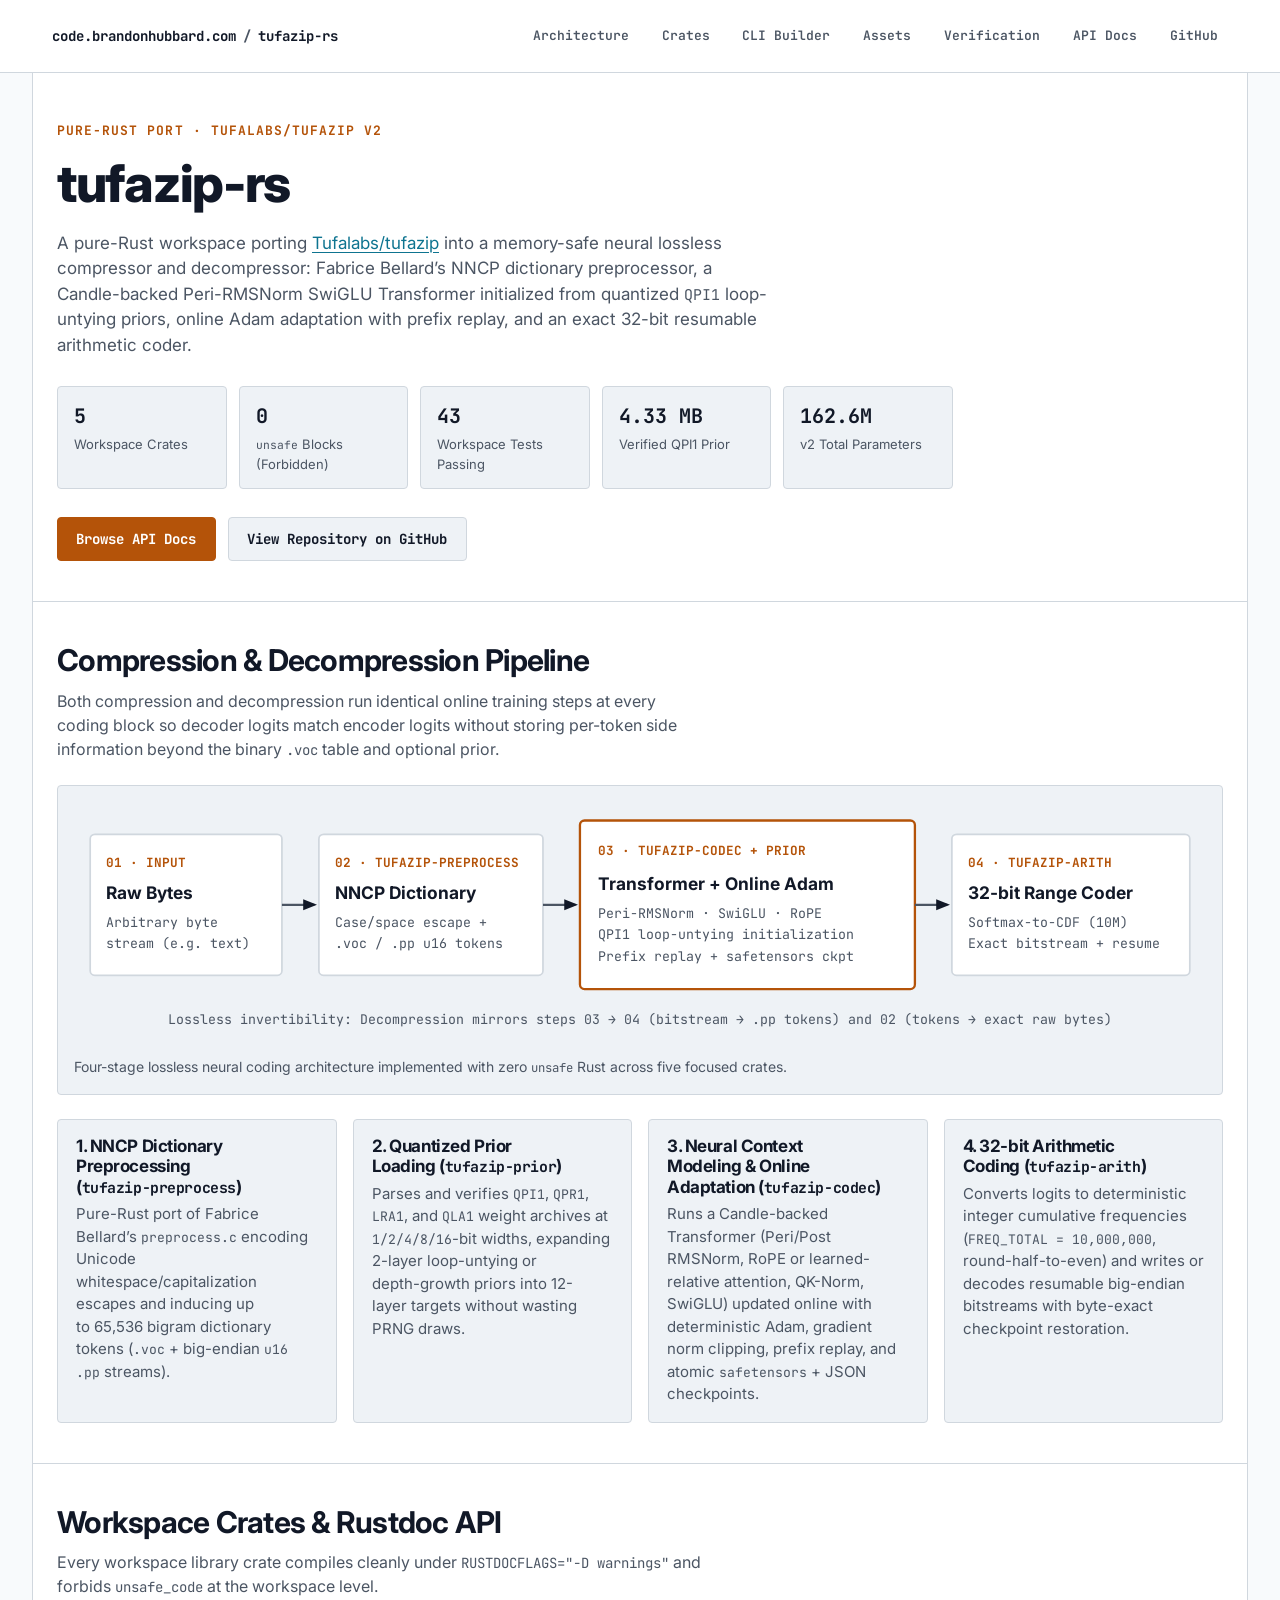
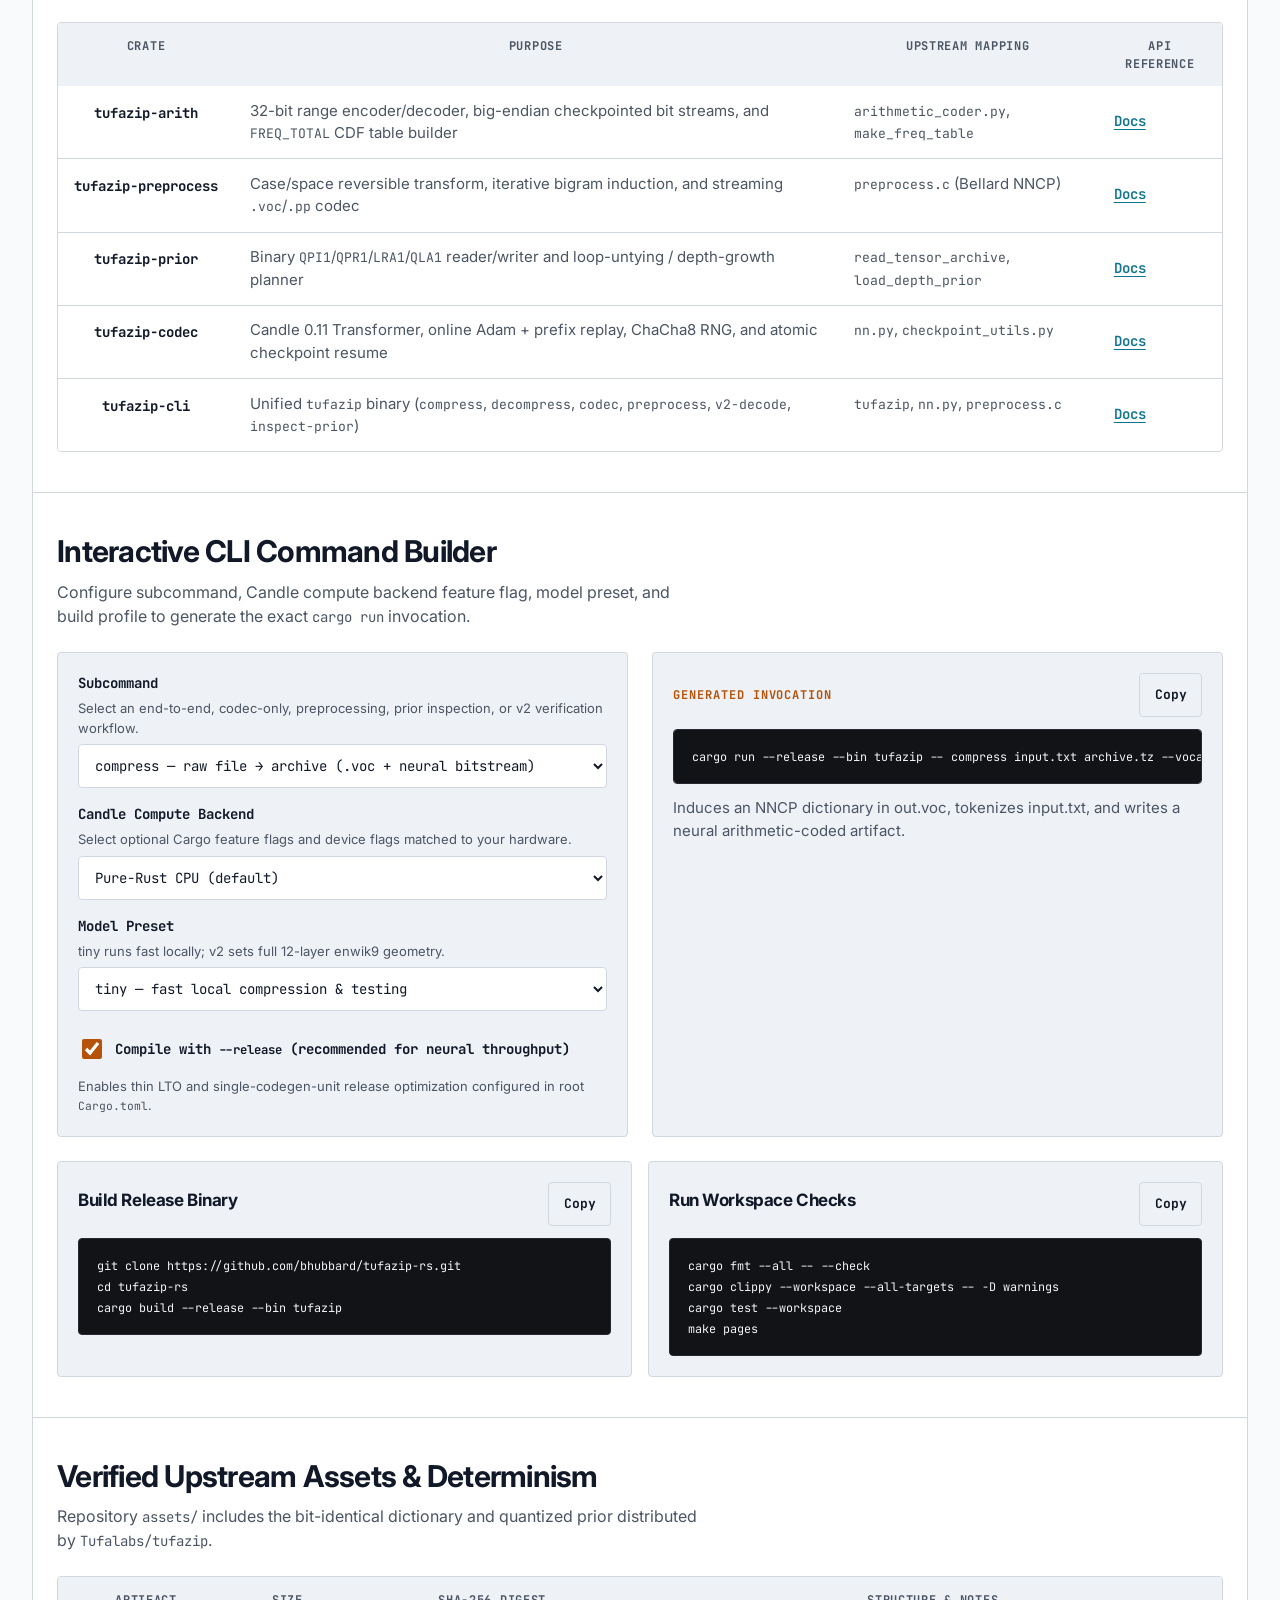
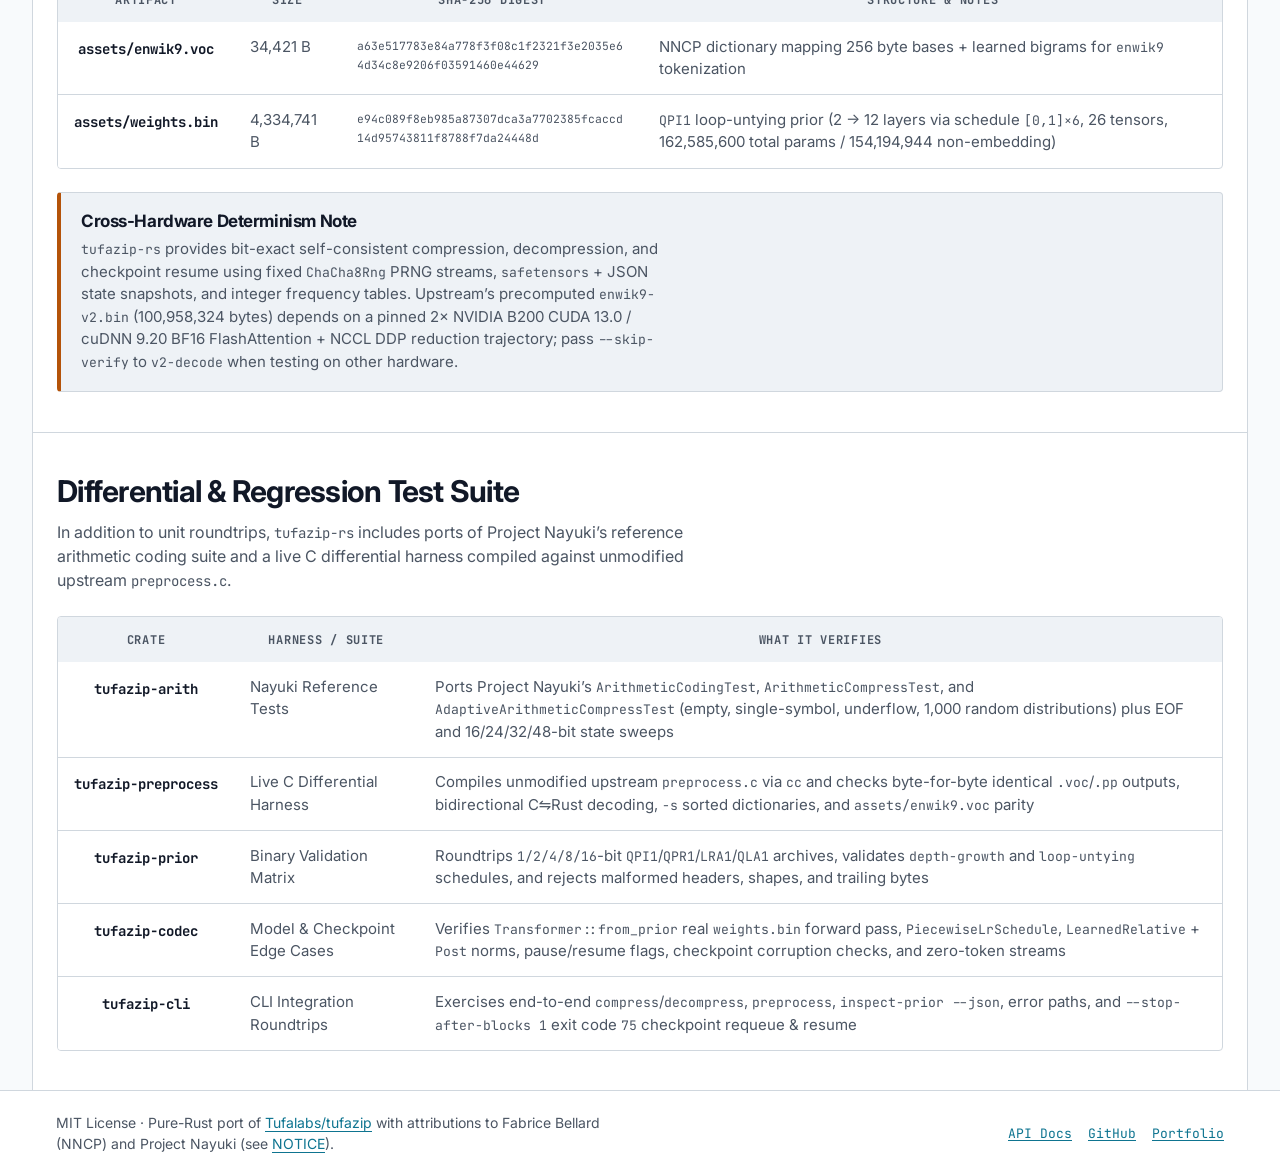
==== docs/index.html @ 46bf7d40 "docs: add GitHub Pages site and rustdoc deployment workflow" ====
<!DOCTYPE html>
<html lang="en">
<head>
  <meta charset="utf-8" />
  <meta name="viewport" content="width=device-width, initial-scale=1" />
  <meta name="color-scheme" content="light dark" />
  <title>tufazip-rs | Pure-Rust Neural Lossless Compressor</title>
  <meta
    name="description"
    content="Pure-Rust port of Tufalabs/tufazip (tufazip v2): NNCP dictionary preprocessor, Peri-RMSNorm SwiGLU Transformer with loop-untying prior, online Adam + prefix replay, and 32-bit resumable arithmetic coder."
  />
  <link rel="canonical" href="https://code.brandonhubbard.com/tufazip-rs/" />
  <link rel="icon" type="image/svg+xml" href="./favicon.svg" />
  <link rel="preconnect" href="https://fonts.googleapis.com" />
  <link rel="preconnect" href="https://fonts.gstatic.com" crossorigin />
  <link
    href="https://fonts.googleapis.com/css2?family=Inter:wght@400;500;600;700;800&family=JetBrains+Mono:wght@400;500;600;700&display=swap"
    rel="stylesheet"
  />
  <link rel="stylesheet" href="./styles.css" />
  <script defer src="./app.js"></script>
</head>
<body>
  <header class="topbar">
    <a href="#main-heading" class="skip-link visually-hidden">Skip to main content</a>
    <div class="topbar-inner">
      <div class="brand">
        <a href="https://code.brandonhubbard.com/">code.brandonhubbard.com</a>
        <span class="brand-sep" aria-hidden="true">/</span>
        <a href="./" aria-current="page">tufazip-rs</a>
      </div>
      <nav aria-label="Primary">
        <ul class="nav-list">
          <li><a href="#architecture">Architecture</a></li>
          <li><a href="#crates">Crates</a></li>
          <li><a href="#cli-builder">CLI Builder</a></li>
          <li><a href="#assets">Assets</a></li>
          <li><a href="#verification">Verification</a></li>
          <li><a href="./api/tufazip_codec/index.html">API Docs</a></li>
          <li><a href="https://github.com/bhubbard/tufazip-rs">GitHub</a></li>
        </ul>
      </nav>
    </div>
  </header>

  <main class="container">
    <section class="hero">
      <div class="hero-inner">
        <p class="kicker">Pure-Rust Port &middot; Tufalabs/tufazip v2</p>
        <h1 id="main-heading" tabindex="-1">tufazip-rs</h1>
        <p class="hero-lead">
          A pure-Rust workspace porting <a href="https://github.com/Tufalabs/tufazip">Tufalabs/tufazip</a> into a memory-safe neural lossless compressor and decompressor: Fabrice Bellard&rsquo;s NNCP dictionary preprocessor, a Candle-backed Peri-RMSNorm SwiGLU Transformer initialized from quantized <code>QPI1</code> loop-untying priors, online Adam adaptation with prefix replay, and an exact 32-bit resumable arithmetic coder.
        </p>

        <ul class="metric-strip" role="list">
          <li class="metric-card">
            <span class="metric-value">5</span>
            <span class="metric-label">Workspace Crates</span>
          </li>
          <li class="metric-card">
            <span class="metric-value">0</span>
            <span class="metric-label"><code>unsafe</code> Blocks (Forbidden)</span>
          </li>
          <li class="metric-card">
            <span class="metric-value">43</span>
            <span class="metric-label">Workspace Tests Passing</span>
          </li>
          <li class="metric-card">
            <span class="metric-value">4.33 MB</span>
            <span class="metric-label">Verified QPI1 Prior</span>
          </li>
          <li class="metric-card">
            <span class="metric-value">162.6M</span>
            <span class="metric-label">v2 Total Parameters</span>
          </li>
        </ul>

        <div class="cta-row">
          <a class="btn btn-primary" href="./api/tufazip_codec/index.html">Browse API Docs</a>
          <a class="btn btn-secondary" href="https://github.com/bhubbard/tufazip-rs">View Repository on GitHub</a>
        </div>
      </div>
    </section>

    <section id="architecture" class="section">
      <div class="section-head">
        <h2>Compression &amp; Decompression Pipeline</h2>
        <p>
          Both compression and decompression run identical online training steps at every coding block so decoder logits match encoder logits without storing per-token side information beyond the binary <code>.voc</code> table and optional prior.
        </p>
      </div>

      <figure class="diagram-figure">
        <svg
          class="pipeline-svg"
          role="img"
          viewBox="0 0 980 210"
          aria-labelledby="pipeline-svg-title"
        >
          <title id="pipeline-svg-title">tufazip-rs neural lossless compression and decompression pipeline</title>
          <defs>
            <marker id="arrow" viewBox="0 0 10 10" refX="8" refY="5" markerWidth="6" markerHeight="6" orient="auto-start-reverse">
              <path d="M 0 1 L 10 5 L 0 9 z" fill="currentColor" />
            </marker>
          </defs>

          <g class="svg-stage">
            <rect x="14" y="28" width="166" height="122" rx="4" />
            <text x="28" y="56" class="svg-kicker">01 &middot; INPUT</text>
            <text x="28" y="84" class="svg-title">Raw Bytes</text>
            <text x="28" y="108" class="svg-sub">Arbitrary byte</text>
            <text x="28" y="126" class="svg-sub">stream (e.g. text)</text>
          </g>

          <line x1="180" y1="89" x2="208" y2="89" class="svg-edge" marker-end="url(#arrow)" />

          <g class="svg-stage">
            <rect x="212" y="28" width="194" height="122" rx="4" />
            <text x="226" y="56" class="svg-kicker">02 &middot; TUFAZIP-PREPROCESS</text>
            <text x="226" y="84" class="svg-title">NNCP Dictionary</text>
            <text x="226" y="108" class="svg-sub">Case/space escape +</text>
            <text x="226" y="126" class="svg-sub">.voc / .pp u16 tokens</text>
          </g>

          <line x1="406" y1="89" x2="434" y2="89" class="svg-edge" marker-end="url(#arrow)" />

          <g class="svg-stage svg-stage-accent">
            <rect x="438" y="16" width="290" height="146" rx="4" />
            <text x="454" y="46" class="svg-kicker">03 &middot; TUFAZIP-CODEC + PRIOR</text>
            <text x="454" y="76" class="svg-title">Transformer + Online Adam</text>
            <text x="454" y="100" class="svg-sub">Peri-RMSNorm &middot; SwiGLU &middot; RoPE</text>
            <text x="454" y="119" class="svg-sub">QPI1 loop-untying initialization</text>
            <text x="454" y="138" class="svg-sub">Prefix replay + safetensors ckpt</text>
          </g>

          <line x1="728" y1="89" x2="756" y2="89" class="svg-edge" marker-end="url(#arrow)" />

          <g class="svg-stage">
            <rect x="760" y="28" width="206" height="122" rx="4" />
            <text x="774" y="56" class="svg-kicker">04 &middot; TUFAZIP-ARITH</text>
            <text x="774" y="84" class="svg-title">32-bit Range Coder</text>
            <text x="774" y="108" class="svg-sub">Softmax-to-CDF (10M)</text>
            <text x="774" y="126" class="svg-sub">Exact bitstream + resume</text>
          </g>

          <text x="490" y="192" text-anchor="middle" class="svg-caption">
            Lossless invertibility: Decompression mirrors steps 03 &rarr; 04 (bitstream &rarr; .pp tokens) and 02 (tokens &rarr; exact raw bytes)
          </text>
        </svg>
        <figcaption>
          Four-stage lossless neural coding architecture implemented with zero <code>unsafe</code> Rust across five focused crates.
        </figcaption>
      </figure>

      <ol class="step-list" role="list">
        <li>
          <h3>1. NNCP Dictionary Preprocessing (<code>tufazip-preprocess</code>)</h3>
          <p>
            Pure-Rust port of Fabrice Bellard&rsquo;s <code>preprocess.c</code> encoding Unicode whitespace/capitalization escapes and inducing up to 65,536 bigram dictionary tokens (<code>.voc</code> + big-endian <code>u16</code> <code>.pp</code> streams).
          </p>
        </li>
        <li>
          <h3>2. Quantized Prior Loading (<code>tufazip-prior</code>)</h3>
          <p>
            Parses and verifies <code>QPI1</code>, <code>QPR1</code>, <code>LRA1</code>, and <code>QLA1</code> weight archives at <code>1/2/4/8/16</code>-bit widths, expanding 2-layer loop-untying or depth-growth priors into 12-layer targets without wasting PRNG draws.
          </p>
        </li>
        <li>
          <h3>3. Neural Context Modeling &amp; Online Adaptation (<code>tufazip-codec</code>)</h3>
          <p>
            Runs a Candle-backed Transformer (Peri/Post RMSNorm, RoPE or learned-relative attention, QK-Norm, SwiGLU) updated online with deterministic Adam, gradient norm clipping, prefix replay, and atomic <code>safetensors</code> + JSON checkpoints.
          </p>
        </li>
        <li>
          <h3>4. 32-bit Arithmetic Coding (<code>tufazip-arith</code>)</h3>
          <p>
            Converts logits to deterministic integer cumulative frequencies (<code>FREQ_TOTAL = 10,000,000</code>, round-half-to-even) and writes or decodes resumable big-endian bitstreams with byte-exact checkpoint restoration.
          </p>
        </li>
      </ol>
    </section>

    <section id="crates" class="section">
      <div class="section-head">
        <h2>Workspace Crates &amp; Rustdoc API</h2>
        <p>
          Every workspace library crate compiles cleanly under <code>RUSTDOCFLAGS="-D warnings"</code> and forbids <code>unsafe_code</code> at the workspace level.
        </p>
      </div>

      <div tabindex="0" role="region" aria-labelledby="crates-caption" class="table-wrapper">
        <table class="crates-table">
          <caption id="crates-caption" class="visually-hidden">
            Workspace crates, architectural responsibilities, upstream C/Python equivalents, and API documentation links
          </caption>
          <thead>
            <tr>
              <th scope="col">Crate</th>
              <th scope="col">Purpose</th>
              <th scope="col">Upstream Mapping</th>
              <th scope="col">API Reference</th>
            </tr>
          </thead>
          <tbody>
            <tr>
              <th scope="row"><code>tufazip-arith</code></th>
              <td>32-bit range encoder/decoder, big-endian checkpointed bit streams, and <code>FREQ_TOTAL</code> CDF table builder</td>
              <td><code>arithmetic_coder.py</code>, <code>make_freq_table</code></td>
              <td>
                <a href="./api/tufazip_arith/index.html">
                  Docs <span class="visually-hidden">for tufazip-arith</span>
                </a>
              </td>
            </tr>
            <tr>
              <th scope="row"><code>tufazip-preprocess</code></th>
              <td>Case/space reversible transform, iterative bigram induction, and streaming <code>.voc</code>/<code>.pp</code> codec</td>
              <td><code>preprocess.c</code> (Bellard NNCP)</td>
              <td>
                <a href="./api/tufazip_preprocess/index.html">
                  Docs <span class="visually-hidden">for tufazip-preprocess</span>
                </a>
              </td>
            </tr>
            <tr>
              <th scope="row"><code>tufazip-prior</code></th>
              <td>Binary <code>QPI1</code>/<code>QPR1</code>/<code>LRA1</code>/<code>QLA1</code> reader/writer and loop-untying / depth-growth planner</td>
              <td><code>read_tensor_archive</code>, <code>load_depth_prior</code></td>
              <td>
                <a href="./api/tufazip_prior/index.html">
                  Docs <span class="visually-hidden">for tufazip-prior</span>
                </a>
              </td>
            </tr>
            <tr>
              <th scope="row"><code>tufazip-codec</code></th>
              <td>Candle 0.11 Transformer, online Adam + prefix replay, ChaCha8 RNG, and atomic checkpoint resume</td>
              <td><code>nn.py</code>, <code>checkpoint_utils.py</code></td>
              <td>
                <a href="./api/tufazip_codec/index.html">
                  Docs <span class="visually-hidden">for tufazip-codec</span>
                </a>
              </td>
            </tr>
            <tr>
              <th scope="row"><code>tufazip-cli</code></th>
              <td>Unified <code>tufazip</code> binary (<code>compress</code>, <code>decompress</code>, <code>codec</code>, <code>preprocess</code>, <code>v2-decode</code>, <code>inspect-prior</code>)</td>
              <td><code>tufazip</code>, <code>nn.py</code>, <code>preprocess.c</code></td>
              <td>
                <a href="./api/tufazip/index.html">
                  Docs <span class="visually-hidden">for tufazip-cli binary</span>
                </a>
              </td>
            </tr>
          </tbody>
        </table>
      </div>
    </section>

    <section id="cli-builder" class="section">
      <div class="section-head">
        <h2>Interactive CLI Command Builder</h2>
        <p>
          Configure subcommand, Candle compute backend feature flag, model preset, and build profile to generate the exact <code>cargo run</code> invocation.
        </p>
      </div>

      <div class="workbench">
        <form class="controls-panel" aria-label="CLI command options">
          <div class="control-group">
            <label for="cli-mode">Subcommand</label>
            <span id="cli-mode-hint" class="field-hint">
              Select an end-to-end, codec-only, preprocessing, prior inspection, or v2 verification workflow.
            </span>
            <select id="cli-mode" aria-describedby="cli-mode-hint">
              <option value="compress">compress &mdash; raw file &rarr; archive (.voc + neural bitstream)</option>
              <option value="decompress">decompress &mdash; archive + .voc &rarr; exact raw file</option>
              <option value="codec-compress">codec &mdash; pre-tokenized .pp &rarr; bitstream</option>
              <option value="codec-decompress">codec --decompress &mdash; bitstream &rarr; .pp tokens</option>
              <option value="preprocess-encode">preprocess encode &mdash; induce .voc and .pp tokens</option>
              <option value="preprocess-decode">preprocess decode &mdash; decode .pp tokens to raw bytes</option>
              <option value="inspect-prior">inspect-prior &mdash; inspect QPI1 weights.bin &amp; SHA-256</option>
              <option value="v2-decode">v2-decode &mdash; verify &amp; decode enwik9-v2.bin artifact</option>
            </select>
          </div>

          <div class="control-group">
            <label for="cli-backend">Candle Compute Backend</label>
            <span id="cli-backend-hint" class="field-hint">
              Select optional Cargo feature flags and device flags matched to your hardware.
            </span>
            <select id="cli-backend" aria-describedby="cli-backend-hint">
              <option value="cpu">Pure-Rust CPU (default)</option>
              <option value="accelerate">Apple Silicon Accelerate BLAS (--features tufazip-codec/accelerate)</option>
              <option value="metal">Apple Silicon Metal GPU (--features tufazip-codec/metal)</option>
              <option value="cuda">NVIDIA CUDA (--features tufazip-codec/cuda)</option>
              <option value="mkl">Intel oneMKL (--features tufazip-codec/mkl)</option>
            </select>
          </div>

          <div class="control-group">
            <label for="cli-preset">Model Preset</label>
            <span id="cli-preset-hint" class="field-hint">
              <code>tiny</code> runs fast locally; <code>v2</code> sets full 12-layer enwik9 geometry.
            </span>
            <select id="cli-preset" aria-describedby="cli-preset-hint">
              <option value="tiny">tiny &mdash; fast local compression &amp; testing</option>
              <option value="v2">v2 &mdash; full 12-layer Transformer (d_model=768, d_inner=3072)</option>
            </select>
          </div>

          <div class="control-group control-checkbox">
            <label for="cli-release" class="checkbox-label">
              <input id="cli-release" type="checkbox" checked aria-describedby="cli-release-hint" />
              <span>Compile with <code>--release</code> (recommended for neural throughput)</span>
            </label>
            <span id="cli-release-hint" class="field-hint">
              Enables thin LTO and single-codegen-unit release optimization configured in root <code>Cargo.toml</code>.
            </span>
          </div>
        </form>

        <div class="output-panel">
          <div class="code-header">
            <span class="code-label">Generated Invocation</span>
            <button type="button" id="copy-cli-btn" class="btn btn-small">
              Copy <span class="visually-hidden">generated CLI command</span>
            </button>
          </div>
          <pre tabindex="0"><code id="cli-output">cargo run --release --bin tufazip -- compress input.txt archive.tz --vocab out.voc --preset tiny --device cpu</code></pre>
          <p id="cli-note" class="output-note">
            End-to-end compression induces a vocabulary into <code>out.voc</code>, tokenizes <code>input.txt</code>, and writes the arithmetic-coded artifact.
          </p>
        </div>
      </div>

      <div class="snippet-grid">
        <article class="snippet-card">
          <div class="code-header">
            <h3>Build Release Binary</h3>
            <button type="button" class="btn btn-small copy-snippet-btn" data-copy-target="snippet-build">
              Copy <span class="visually-hidden">release build commands</span>
            </button>
          </div>
          <pre tabindex="0"><code id="snippet-build">git clone https://github.com/bhubbard/tufazip-rs.git
cd tufazip-rs
cargo build --release --bin tufazip</code></pre>
        </article>

        <article class="snippet-card">
          <div class="code-header">
            <h3>Run Workspace Checks</h3>
            <button type="button" class="btn btn-small copy-snippet-btn" data-copy-target="snippet-verify">
              Copy <span class="visually-hidden">verification commands</span>
            </button>
          </div>
          <pre tabindex="0"><code id="snippet-verify">cargo fmt --all -- --check
cargo clippy --workspace --all-targets -- -D warnings
cargo test --workspace
make pages</code></pre>
        </article>
      </div>
    </section>

    <section id="assets" class="section">
      <div class="section-head">
        <h2>Verified Upstream Assets &amp; Determinism</h2>
        <p>
          Repository <code>assets/</code> includes the bit-identical dictionary and quantized prior distributed by <code>Tufalabs/tufazip</code>.
        </p>
      </div>

      <div tabindex="0" role="region" aria-labelledby="assets-caption" class="table-wrapper">
        <table class="assets-table">
          <caption id="assets-caption" class="visually-hidden">
            Verified upstream binary assets, exact byte sizes, SHA-256 checksums, and inspected v2 structure
          </caption>
          <thead>
            <tr>
              <th scope="col">Artifact</th>
              <th scope="col">Size</th>
              <th scope="col">SHA-256 Digest</th>
              <th scope="col">Structure &amp; Notes</th>
            </tr>
          </thead>
          <tbody>
            <tr>
              <th scope="row"><code>assets/enwik9.voc</code></th>
              <td>34,421 B</td>
              <td class="hash"><code>a63e517783e84a778f3f08c1f2321f3e2035e64d34c8e9206f03591460e44629</code></td>
              <td>NNCP dictionary mapping 256 byte bases + learned bigrams for <code>enwik9</code> tokenization</td>
            </tr>
            <tr>
              <th scope="row"><code>assets/weights.bin</code></th>
              <td>4,334,741 B</td>
              <td class="hash"><code>e94c089f8eb985a87307dca3a7702385fcaccd14d95743811f8788f7da24448d</code></td>
              <td><code>QPI1</code> loop-untying prior (2 &rarr; 12 layers via schedule <code>[0,1]&times;6</code>, 26 tensors, 162,585,600 total params / 154,194,944 non-embedding)</td>
            </tr>
          </tbody>
        </table>
      </div>

      <aside class="callout" aria-label="Hardware determinism note">
        <h3>Cross-Hardware Determinism Note</h3>
        <p>
          <code>tufazip-rs</code> provides bit-exact self-consistent compression, decompression, and checkpoint resume using fixed <code>ChaCha8Rng</code> PRNG streams, <code>safetensors</code> + JSON state snapshots, and integer frequency tables. Upstream&rsquo;s precomputed <code>enwik9-v2.bin</code> (100,958,324 bytes) depends on a pinned 2&times; NVIDIA B200 CUDA 13.0 / cuDNN 9.20 BF16 FlashAttention + NCCL DDP reduction trajectory; pass <code>--skip-verify</code> to <code>v2-decode</code> when testing on other hardware.
        </p>
      </aside>
    </section>

    <section id="verification" class="section">
      <div class="section-head">
        <h2>Differential &amp; Regression Test Suite</h2>
        <p>
          In addition to unit roundtrips, <code>tufazip-rs</code> includes ports of Project Nayuki&rsquo;s reference arithmetic coding suite and a live C differential harness compiled against unmodified upstream <code>preprocess.c</code>.
        </p>
      </div>

      <div tabindex="0" role="region" aria-labelledby="tests-caption" class="table-wrapper">
        <table class="tests-table">
          <caption id="tests-caption" class="visually-hidden">
            Verification coverage across all five workspace crates
          </caption>
          <thead>
            <tr>
              <th scope="col">Crate</th>
              <th scope="col">Harness / Suite</th>
              <th scope="col">What It Verifies</th>
            </tr>
          </thead>
          <tbody>
            <tr>
              <th scope="row"><code>tufazip-arith</code></th>
              <td>Nayuki Reference Tests</td>
              <td>Ports Project Nayuki&rsquo;s <code>ArithmeticCodingTest</code>, <code>ArithmeticCompressTest</code>, and <code>AdaptiveArithmeticCompressTest</code> (empty, single-symbol, underflow, 1,000 random distributions) plus EOF and 16/24/32/48-bit state sweeps</td>
            </tr>
            <tr>
              <th scope="row"><code>tufazip-preprocess</code></th>
              <td>Live C Differential Harness</td>
              <td>Compiles unmodified upstream <code>preprocess.c</code> via <code>cc</code> and checks byte-for-byte identical <code>.voc</code>/<code>.pp</code> outputs, bidirectional C&#8651;Rust decoding, <code>-s</code> sorted dictionaries, and <code>assets/enwik9.voc</code> parity</td>
            </tr>
            <tr>
              <th scope="row"><code>tufazip-prior</code></th>
              <td>Binary Validation Matrix</td>
              <td>Roundtrips <code>1/2/4/8/16</code>-bit <code>QPI1</code>/<code>QPR1</code>/<code>LRA1</code>/<code>QLA1</code> archives, validates <code>depth-growth</code> and <code>loop-untying</code> schedules, and rejects malformed headers, shapes, and trailing bytes</td>
            </tr>
            <tr>
              <th scope="row"><code>tufazip-codec</code></th>
              <td>Model &amp; Checkpoint Edge Cases</td>
              <td>Verifies <code>Transformer::from_prior</code> real <code>weights.bin</code> forward pass, <code>PiecewiseLrSchedule</code>, <code>LearnedRelative</code> + <code>Post</code> norms, pause/resume flags, checkpoint corruption checks, and zero-token streams</td>
            </tr>
            <tr>
              <th scope="row"><code>tufazip-cli</code></th>
              <td>CLI Integration Roundtrips</td>
              <td>Exercises end-to-end <code>compress</code>/<code>decompress</code>, <code>preprocess</code>, <code>inspect-prior --json</code>, error paths, and <code>--stop-after-blocks 1</code> exit code <code>75</code> checkpoint requeue &amp; resume</td>
            </tr>
          </tbody>
        </table>
      </div>
    </section>
  </main>

  <footer class="footer">
    <div class="footer-inner">
      <p>
        MIT License &middot; Pure-Rust port of <a href="https://github.com/Tufalabs/tufazip">Tufalabs/tufazip</a> with attributions to Fabrice Bellard (NNCP) and Project Nayuki (see <a href="https://github.com/bhubbard/tufazip-rs/blob/main/NOTICE">NOTICE</a>).
      </p>
      <ul class="footer-links" role="list">
        <li><a href="./api/tufazip_codec/index.html">API Docs</a></li>
        <li><a href="https://github.com/bhubbard/tufazip-rs">GitHub</a></li>
        <li><a href="https://code.brandonhubbard.com/">Portfolio</a></li>
      </ul>
    </div>
  </footer>

  <div id="live-status" class="visually-hidden" aria-live="polite" aria-atomic="true"></div>
</body>
</html>
---- docs/styles.css ----
:root {
  --bg-light: #f8fafc;
  --bg-dark: #0a0a0c;
  --surface-light: #ffffff;
  --surface-dark: #121316;
  --surface-2-light: #eef2f6;
  --surface-2-dark: #181a1f;
  --border-light: #d0d7de;
  --border-dark: #252830;
  --text-light: #111827;
  --text-dark: #f4f4f6;
  --muted-light: #4b5563;
  --muted-dark: #9ca3af;
  --accent-light: #b45309;
  --accent-dark: #f59e0b;
  --accent-text-light: #ffffff;
  --accent-text-dark: #0a0a0c;
  --accent-2-light: #0e7490;
  --accent-2-dark: #22d3ee;
  --focus-light: #b45309;
  --focus-dark: #fbbf24;
  --scrollbar-track-light: #e5e7eb;
  --scrollbar-track-dark: #16181d;
  --scrollbar-thumb-light: #6b7280;
  --scrollbar-thumb-dark: #7d8594;

  --code-bg: #121316;
  --code-border: #252830;
  --code-text: #f4f4f6;
  --code-scrollbar-track: #181a1f;
  --code-scrollbar-thumb: #7d8594;

  --bg: var(--bg-light);
  --surface: var(--surface-light);
  --surface-2: var(--surface-2-light);
  --border: var(--border-light);
  --text: var(--text-light);
  --muted: var(--muted-light);
  --accent: var(--accent-light);
  --accent-text: var(--accent-text-light);
  --accent-2: var(--accent-2-light);
  --focus-ring: var(--focus-light);
  --scrollbar-track: var(--scrollbar-track-light);
  --scrollbar-thumb: var(--scrollbar-thumb-light);

  --font-sans: "Inter", ui-sans-serif, system-ui, -apple-system, BlinkMacSystemFont, "Segoe UI", sans-serif;
  --font-mono: "JetBrains Mono", ui-monospace, SFMono-Regular, Menlo, Monaco, Consolas, monospace;

  /* MANDATORY: Declare light dark support at root */
  color-scheme: light dark;
  accent-color: var(--accent);
  scrollbar-color: var(--scrollbar-thumb) var(--scrollbar-track);
}

/* Fallback for browsers without light-dark() support */
@media (prefers-color-scheme: dark) {
  :root {
    --bg: var(--bg-dark);
    --surface: var(--surface-dark);
    --surface-2: var(--surface-2-dark);
    --border: var(--border-dark);
    --text: var(--text-dark);
    --muted: var(--muted-dark);
    --accent: var(--accent-dark);
    --accent-text: var(--accent-text-dark);
    --accent-2: var(--accent-2-dark);
    --focus-ring: var(--focus-dark);
    --scrollbar-track: var(--scrollbar-track-dark);
    --scrollbar-thumb: var(--scrollbar-thumb-dark);
  }
}

@supports (color: light-dark(white, black)) {
  :root {
    --bg: light-dark(var(--bg-light), var(--bg-dark));
    --surface: light-dark(var(--surface-light), var(--surface-dark));
    --surface-2: light-dark(var(--surface-2-light), var(--surface-2-dark));
    --border: light-dark(var(--border-light), var(--border-dark));
    --text: light-dark(var(--text-light), var(--text-dark));
    --muted: light-dark(var(--muted-light), var(--muted-dark));
    --accent: light-dark(var(--accent-light), var(--accent-dark));
    --accent-text: light-dark(var(--accent-text-light), var(--accent-text-dark));
    --accent-2: light-dark(var(--accent-2-light), var(--accent-2-dark));
    --focus-ring: light-dark(var(--focus-light), var(--focus-dark));
    --scrollbar-track: light-dark(var(--scrollbar-track-light), var(--scrollbar-track-dark));
    --scrollbar-thumb: light-dark(var(--scrollbar-thumb-light), var(--scrollbar-thumb-dark));
  }
}

*,
*::before,
*::after {
  box-sizing: border-box;
}

html {
  scroll-behavior: smooth;
}

body {
  margin: 0;
  min-block-size: 100vh;
  background-color: var(--bg);
  color: var(--text);
  font-family: var(--font-sans);
  font-size: 1rem;
  line-height: 1.5;
  text-align: start;
}

/* Visually hidden utility keeping skip links revealable on focus */
.visually-hidden:where(:not(:focus-within, :active)) {
  position: absolute !important;
  clip-path: inset(50%) !important;
  overflow: hidden !important;
  width: 1px !important;
  height: 1px !important;
  margin: -1px !important;
  padding: 0 !important;
  border: 0 !important;
  white-space: nowrap !important;
}

.skip-link:focus-visible {
  position: fixed;
  inset-block-start: 0.75rem;
  inset-inline-start: 0.75rem;
  z-index: 100;
  padding: 0.75rem 1rem;
  background: var(--accent);
  color: var(--accent-text);
  font-family: var(--font-mono);
  font-size: 0.875rem;
  font-weight: 700;
  text-decoration: none;
  border-radius: 0.25rem;
}

:where(a:any-link, button, select, input, [tabindex]):focus-visible {
  outline: 3px solid var(--focus-ring);
  outline-offset: 3px;
}

a {
  color: var(--accent-2);
  text-underline-offset: 0.18em;
  overflow-wrap: break-word;
}

a:hover {
  color: var(--accent);
}

h1,
h2,
h3,
th {
  text-wrap: balance;
}

h1,
h2,
h3 {
  margin: 0;
  letter-spacing: -0.025em;
  line-height: 1.2;
}

h1 {
  font-size: clamp(2rem, 1.35rem + 2.5vw, 3.25rem);
  font-weight: 800;
}

h2 {
  font-size: clamp(1.375rem, 1.15rem + 1vw, 1.875rem);
  font-weight: 700;
  margin-block-end: 0.65rem;
}

h3 {
  font-size: 1.0625rem;
  font-weight: 700;
  margin-block-end: 0.4rem;
}

p,
li {
  max-inline-size: 65ch;
  text-wrap: pretty;
}

p {
  margin-block: 0 1rem;
}

code {
  font-family: var(--font-mono);
  font-size: 0.875em;
  overflow-wrap: anywhere;
}

pre {
  margin: 0;
  padding: 1rem 1.125rem;
  border: 1px solid var(--code-border);
  border-radius: 0.25rem;
  background-color: var(--code-bg);
  color-scheme: dark;
  color: var(--code-text);
  accent-color: var(--accent-dark);
  scrollbar-color: var(--code-scrollbar-thumb) var(--code-scrollbar-track);
  overflow-x: auto;
  font-family: var(--font-mono);
  font-size: 0.84375rem;
  line-height: 1.55;
}

pre code {
  overflow-wrap: normal;
  white-space: pre;
}

/* Header & Primary Navigation */
.topbar {
  border-block-end: 1px solid var(--border);
  background-color: var(--surface);
}

.topbar-inner {
  max-inline-size: 76rem;
  margin-inline: auto;
  padding: 0.875rem 1.25rem;
  display: flex;
  flex-wrap: wrap;
  align-items: center;
  justify-content: space-between;
  gap: 0.75rem 1.5rem;
}

.brand {
  display: flex;
  flex-wrap: wrap;
  align-items: center;
  gap: 0.45rem;
  font-family: var(--font-mono);
  font-size: 0.875rem;
  font-weight: 700;
}

.brand a {
  color: var(--text);
  text-decoration: none;
  padding-block: 0.35rem;
  min-block-size: 2.75rem;
  display: inline-flex;
  align-items: center;
}

.brand a:hover {
  color: var(--accent);
}

.brand-sep {
  color: var(--muted);
}

.nav-list {
  list-style: none;
  margin: 0;
  padding: 0;
  display: flex;
  flex-wrap: wrap;
  align-items: center;
  gap: 0.25rem 0.75rem;
}

.nav-list a {
  display: inline-flex;
  align-items: center;
  min-block-size: 2.75rem;
  padding: 0.45rem 0.65rem;
  color: var(--muted);
  text-decoration: none;
  font-family: var(--font-mono);
  font-size: 0.8125rem;
  font-weight: 600;
}

.nav-list a:hover {
  color: var(--text);
}

/* Main Container & Sections */
.container {
  max-inline-size: 76rem;
  margin-inline: auto;
  border-inline: 1px solid var(--border);
  background-color: var(--surface);
}

.hero {
  padding: 3rem 1.5rem 2.5rem;
  border-block-end: 1px solid var(--border);
  background-color: var(--surface);
}

.hero-inner {
  max-inline-size: 56rem;
}

.kicker {
  margin-block-end: 0.75rem;
  font-family: var(--font-mono);
  font-size: 0.8125rem;
  font-weight: 700;
  letter-spacing: 0.08em;
  text-transform: uppercase;
  color: var(--accent);
}

.hero-lead {
  margin-block-start: 1rem;
  font-size: 1.0625rem;
  color: var(--muted);
}

.metric-strip {
  list-style: none;
  margin: 1.75rem 0;
  padding: 0;
  display: grid;
  grid-template-columns: repeat(auto-fit, minmax(9.5rem, 1fr));
  gap: 0.75rem;
}

.metric-card {
  padding: 0.875rem 1rem;
  border: 1px solid var(--border);
  background-color: var(--surface-2);
  border-radius: 0.25rem;
  display: flex;
  flex-direction: column;
  gap: 0.25rem;
}

.metric-value {
  font-family: var(--font-mono);
  font-size: 1.25rem;
  font-weight: 700;
  color: var(--text);
}

.metric-label {
  font-size: 0.8125rem;
  color: var(--muted);
}

.cta-row {
  display: flex;
  flex-wrap: wrap;
  gap: 0.75rem;
}

.btn {
  display: inline-flex;
  align-items: center;
  justify-content: center;
  min-block-size: 2.75rem;
  min-inline-size: 2.75rem;
  padding: 0.65rem 1.15rem;
  border: 1px solid var(--border);
  border-radius: 0.25rem;
  font-family: var(--font-mono);
  font-size: 0.875rem;
  font-weight: 700;
  text-decoration: none;
  cursor: pointer;
  background-color: var(--surface-2);
  color: var(--text);
  transition: border-color 150ms ease, background-color 150ms ease, color 150ms ease;
}

.btn:hover {
  border-color: var(--accent);
  color: var(--accent);
}

.btn-primary {
  background-color: var(--accent);
  border-color: var(--accent);
  color: var(--accent-text);
}

.btn-primary:hover {
  opacity: 0.92;
  color: var(--accent-text);
}

.btn-small {
  padding: 0.45rem 0.9rem;
  font-size: 0.8125rem;
}

.section {
  padding: 2.5rem 1.5rem;
  border-block-end: 1px solid var(--border);
}

.section:last-child {
  border-block-end: none;
}

.section-head {
  margin-block-end: 1.5rem;
}

.section-head p {
  color: var(--muted);
  margin-block-end: 0;
}

/* Architecture Diagram & Step List */
.diagram-figure {
  margin: 0 0 1.5rem;
  padding: 1rem;
  border: 1px solid var(--border);
  border-radius: 0.25rem;
  background-color: var(--surface-2);
}

.pipeline-svg {
  display: block;
  inline-size: 100%;
  block-size: auto;
  color: var(--text);
}

.svg-stage rect {
  fill: var(--surface);
  stroke: var(--border);
  stroke-width: 1.5;
}

.svg-stage-accent rect {
  stroke: var(--accent);
  stroke-width: 2;
}

.svg-kicker {
  font-family: var(--font-mono);
  font-size: 11px;
  font-weight: 700;
  fill: var(--accent);
}

.svg-title {
  font-family: var(--font-sans);
  font-size: 15px;
  font-weight: 700;
  fill: var(--text);
}

.svg-sub {
  font-family: var(--font-mono);
  font-size: 11.5px;
  fill: var(--muted);
}

.svg-edge {
  stroke: var(--muted);
  stroke-width: 2;
}

.svg-caption {
  font-family: var(--font-mono);
  font-size: 11.5px;
  fill: var(--muted);
}

.diagram-figure figcaption {
  margin-block-start: 0.75rem;
  font-size: 0.875rem;
  color: var(--muted);
}

.step-list {
  list-style: none;
  margin: 0;
  padding: 0;
  display: grid;
  grid-template-columns: repeat(auto-fit, minmax(15rem, 1fr));
  gap: 1rem;
}

.step-list li {
  padding: 1rem 1.125rem;
  border: 1px solid var(--border);
  border-radius: 0.25rem;
  background-color: var(--surface-2);
}

.step-list p {
  margin: 0;
  font-size: 0.9375rem;
  color: var(--muted);
}

/* Responsive Sticky Tables */
.table-wrapper {
  overflow: auto;
  max-inline-size: 100%;
  max-block-size: min(35rem, 80vh);
  container-type: inline-size;
  border: 1px solid var(--border);
  border-radius: 0.25rem;
  background-color: var(--surface);
}

table {
  width: 100%;
  border-collapse: separate;
  border-spacing: 0;
  text-align: start;
}

th,
td {
  padding: 0.85rem 1rem;
  border-block-end: 1px solid var(--border);
  vertical-align: top;
  overflow-wrap: break-word;
}

tr:last-child th,
tr:last-child td {
  border-block-end: none;
}

thead {
  position: sticky;
  inset-block-start: 0;
  z-index: 1;
}

thead th {
  background-color: var(--surface-2);
  font-family: var(--font-mono);
  font-size: 0.75rem;
  font-weight: 700;
  letter-spacing: 0.06em;
  text-transform: uppercase;
  color: var(--muted);
  border-block-end: 1px solid var(--border);
}

tbody th {
  position: sticky;
  inset-inline-start: 0;
  background-color: var(--surface);
  font-weight: 700;
  color: var(--text);
  white-space: nowrap;
}

tbody td {
  font-size: 0.9375rem;
  color: var(--muted);
}

tbody td a {
  display: inline-flex;
  align-items: center;
  min-block-size: 2.75rem;
  font-family: var(--font-mono);
  font-size: 0.875rem;
  font-weight: 600;
}

.hash {
  font-family: var(--font-mono);
  font-size: 0.8125rem;
}

.crates-table {
  --label-2: "Purpose";
  --label-3: "Upstream Mapping";
  --label-4: "API Reference";
}

.assets-table {
  --label-2: "Size";
  --label-3: "SHA-256 Digest";
  --label-4: "Structure & Notes";
}

.tests-table {
  --label-2: "Harness / Suite";
  --label-3: "What It Verifies";
}

@container (width < 600px) {
  .table-wrapper {
    border: none;
    background-color: transparent;
  }

  table,
  thead,
  tbody,
  tr,
  th,
  td {
    display: block;
  }

  thead {
    display: none;
  }

  tr {
    margin-block-end: 1rem;
    border: 1px solid var(--border);
    border-radius: 0.25rem;
    background-color: var(--surface);
  }

  tr:last-child {
    margin-block-end: 0;
  }

  tbody th {
    position: sticky;
    inset-block-start: 0;
    z-index: 2;
    background-color: var(--surface-2);
    border-block-end: 1px solid var(--border);
    white-space: normal;
  }

  tbody td {
    border-block-end: 1px solid var(--border);
  }

  tbody td:last-child {
    border-block-end: none;
  }

  td:nth-child(2)::before {
    content: var(--label-2) ": ";
    font-family: var(--font-mono);
    font-size: 0.75rem;
    font-weight: 700;
    text-transform: uppercase;
    color: var(--text);
  }

  td:nth-child(3)::before {
    content: var(--label-3) ": ";
    font-family: var(--font-mono);
    font-size: 0.75rem;
    font-weight: 700;
    text-transform: uppercase;
    color: var(--text);
  }

  td:nth-child(4)::before {
    content: var(--label-4) ": ";
    font-family: var(--font-mono);
    font-size: 0.75rem;
    font-weight: 700;
    text-transform: uppercase;
    color: var(--text);
  }
}

/* CLI Builder Workbench */
.workbench {
  display: grid;
  grid-template-columns: repeat(auto-fit, minmax(19rem, 1fr));
  gap: 1.5rem;
  margin-block-end: 1.5rem;
}

.controls-panel,
.output-panel,
.snippet-card {
  padding: 1.25rem;
  border: 1px solid var(--border);
  border-radius: 0.25rem;
  background-color: var(--surface-2);
}

.control-group {
  display: flex;
  flex-direction: column;
  gap: 0.35rem;
  margin-block-end: 1rem;
}

.control-group:last-child {
  margin-block-end: 0;
}

.control-group label {
  font-family: var(--font-mono);
  font-size: 0.875rem;
  font-weight: 700;
  color: var(--text);
}

.field-hint {
  font-size: 0.8125rem;
  color: var(--muted);
}

select {
  inline-size: 100%;
  min-block-size: 2.75rem;
  padding: 0.5rem 0.75rem;
  border: 1px solid var(--border);
  border-radius: 0.25rem;
  background-color: var(--surface);
  color: var(--text);
  font-family: var(--font-mono);
  font-size: 0.875rem;
}

select:disabled {
  opacity: 0.55;
  cursor: not-allowed;
}

.checkbox-label {
  display: inline-flex;
  align-items: center;
  gap: 0.65rem;
  min-block-size: 2.75rem;
  cursor: pointer;
}

.checkbox-label input[type="checkbox"] {
  inline-size: 1.25rem;
  block-size: 1.25rem;
  flex-shrink: 0;
}

.code-header {
  display: flex;
  flex-wrap: wrap;
  align-items: center;
  justify-content: space-between;
  gap: 0.75rem;
  margin-block-end: 0.75rem;
}

.code-label {
  font-family: var(--font-mono);
  font-size: 0.75rem;
  font-weight: 700;
  letter-spacing: 0.08em;
  text-transform: uppercase;
  color: var(--accent);
}

.output-note {
  margin-block: 0.85rem 0;
  font-size: 0.9375rem;
  color: var(--muted);
}

.snippet-grid {
  display: grid;
  grid-template-columns: repeat(auto-fit, minmax(18rem, 1fr));
  gap: 1rem;
}

.callout {
  margin-block-start: 1.5rem;
  padding: 1.125rem 1.25rem;
  border: 1px solid var(--border);
  border-inline-start: 4px solid var(--accent);
  border-radius: 0.25rem;
  background-color: var(--surface-2);
}

.callout p {
  margin-block-end: 0;
  font-size: 0.9375rem;
  color: var(--muted);
}

.api-links {
  list-style: none;
  padding: 0;
  margin: 1.25rem 0 0;
  display: grid;
  gap: 0.75rem;
}

.api-links a {
  display: block;
  padding: 0.85rem 1rem;
  border: 1px solid var(--border);
  border-radius: 0.25rem;
  background-color: var(--surface-2);
  text-decoration: none;
  color: var(--text);
}

.api-links a:hover {
  border-color: var(--accent);
}

/* Footer */
.footer {
  border-block-start: 1px solid var(--border);
  background-color: var(--surface);
}

.footer-inner {
  max-inline-size: 76rem;
  margin-inline: auto;
  padding: 1.25rem 1.5rem;
  display: flex;
  flex-wrap: wrap;
  align-items: center;
  justify-content: space-between;
  gap: 0.75rem 1.5rem;
  font-size: 0.875rem;
  color: var(--muted);
}

.footer-inner p {
  margin: 0;
}

.footer-links {
  list-style: none;
  margin: 0;
  padding: 0;
  display: flex;
  flex-wrap: wrap;
  gap: 0.5rem 1rem;
}

.footer-links a {
  display: inline-flex;
  align-items: center;
  min-block-size: 2.75rem;
  font-family: var(--font-mono);
  font-size: 0.8125rem;
}

@media (pointer: coarse) {
  .btn,
  select,
  .nav-list a,
  .footer-links a,
  tbody td a {
    min-block-size: 3rem;
  }
}

@media (prefers-reduced-motion: reduce) {
  html {
    scroll-behavior: auto;
  }

  .btn {
    transition: none;
  }
}

/* Legacy WebKit scrollbar fallback AFTER base rules */
@supports not (scrollbar-color: auto) {
  :root,
  .table-wrapper,
  pre {
    scrollbar-width: auto;
  }

  ::-webkit-scrollbar {
    width: 12px;
    height: 12px;
  }

  ::-webkit-scrollbar-track {
    background: var(--scrollbar-track);
  }

  ::-webkit-scrollbar-thumb {
    background: var(--scrollbar-thumb);
  }

  pre::-webkit-scrollbar-track {
    background: var(--code-scrollbar-track);
  }

  pre::-webkit-scrollbar-thumb {
    background: var(--code-scrollbar-thumb);
  }
}
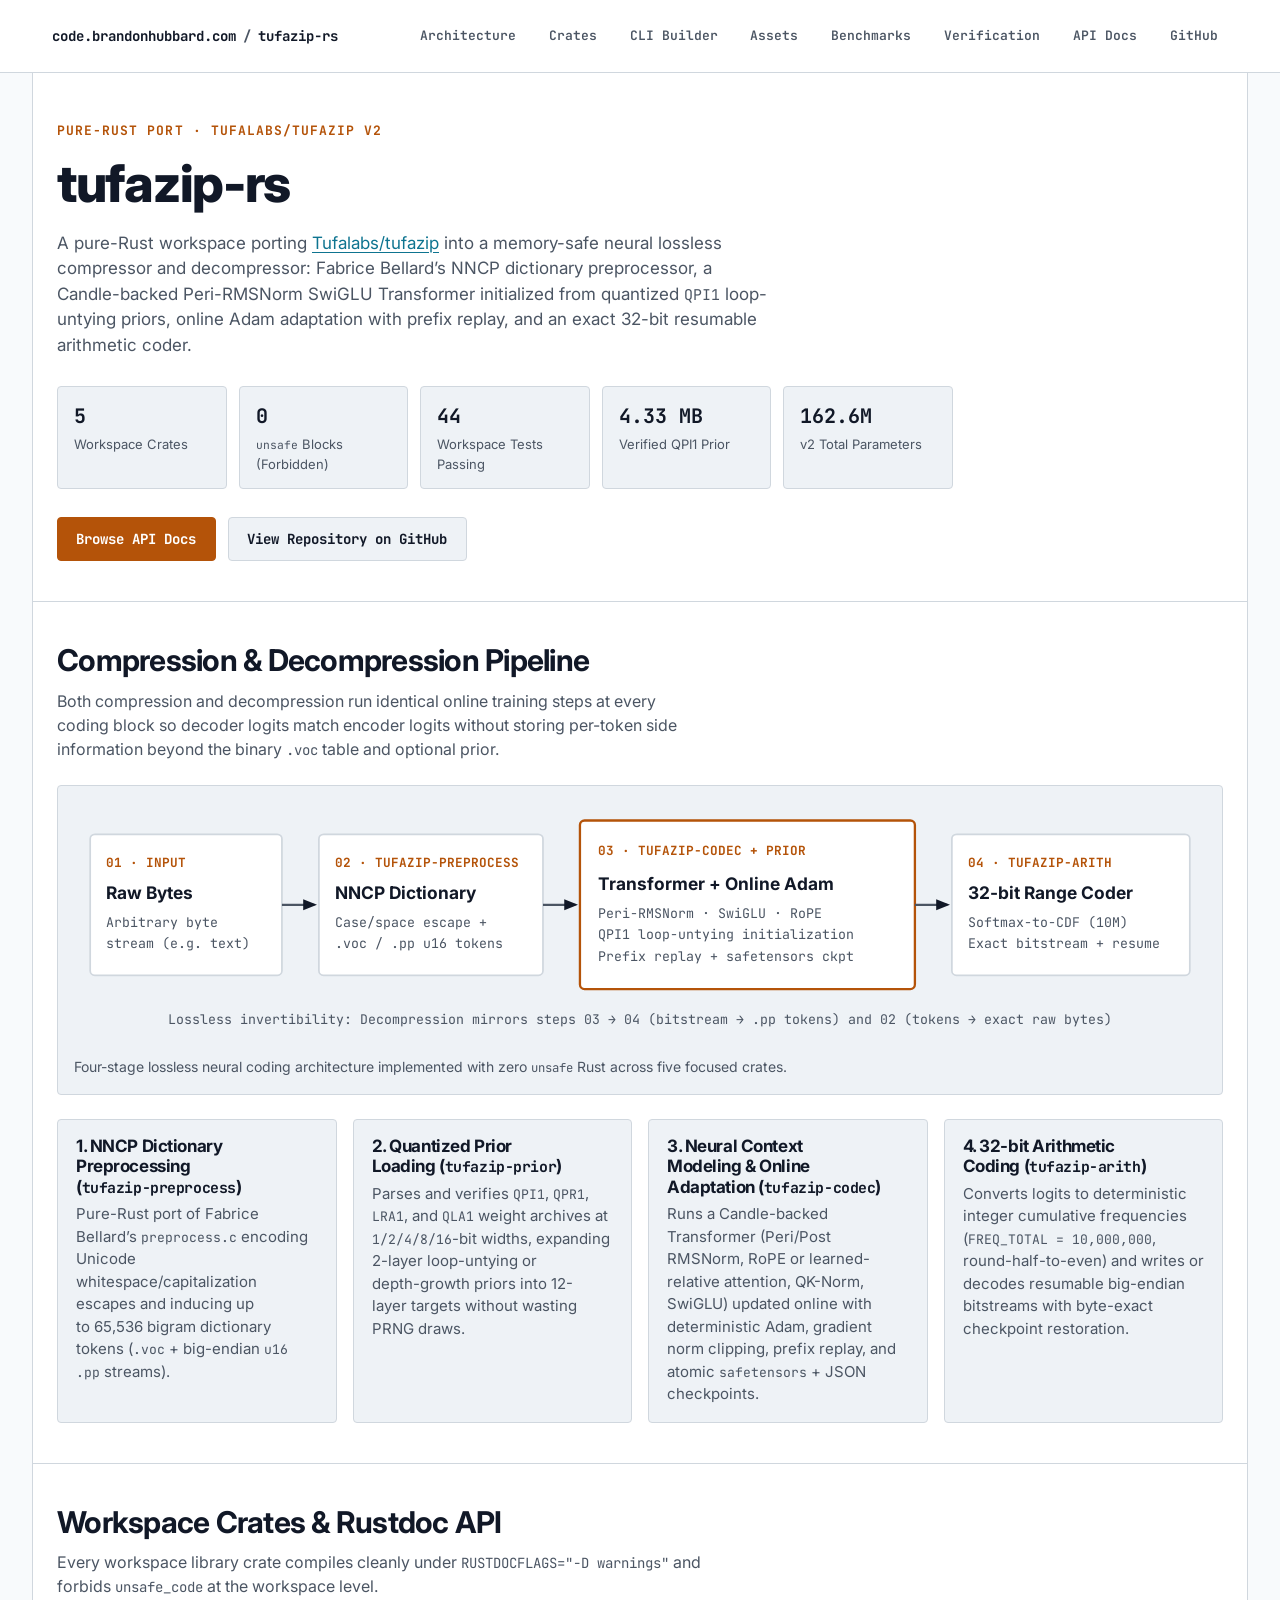
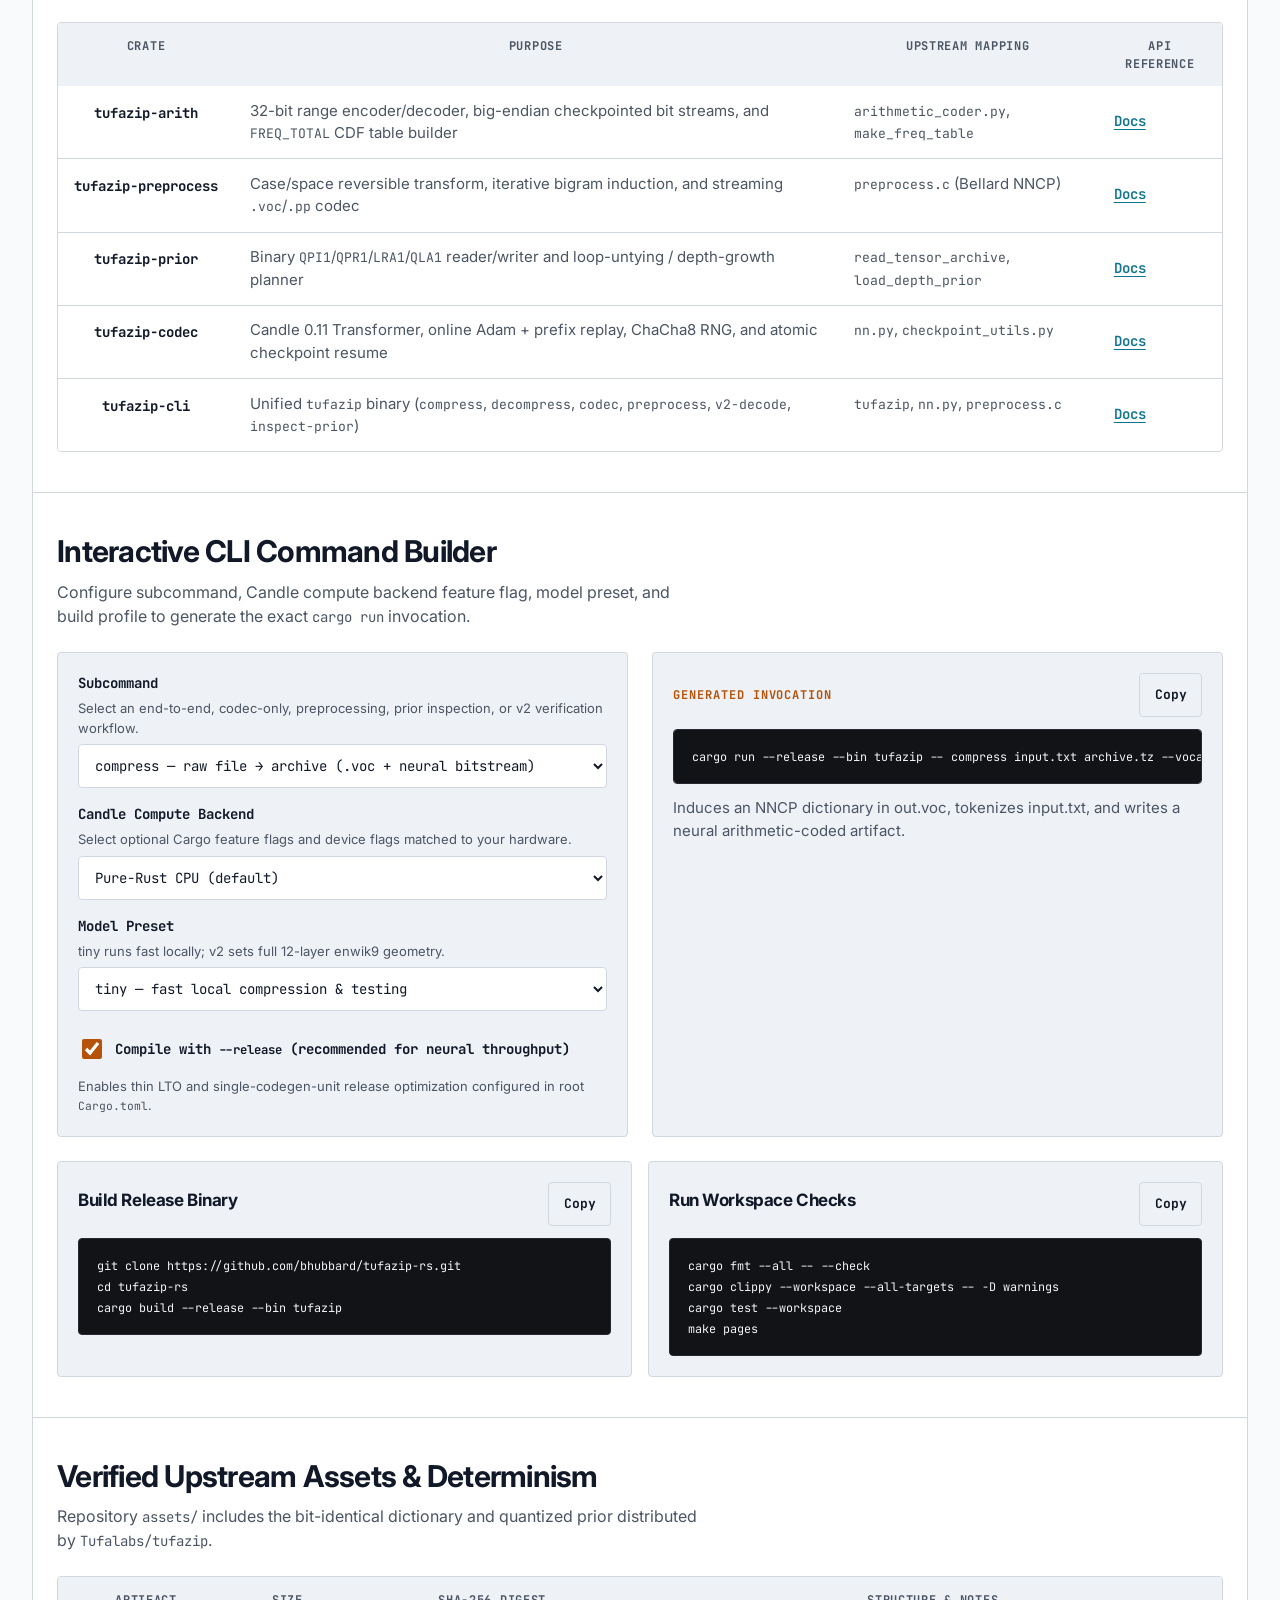
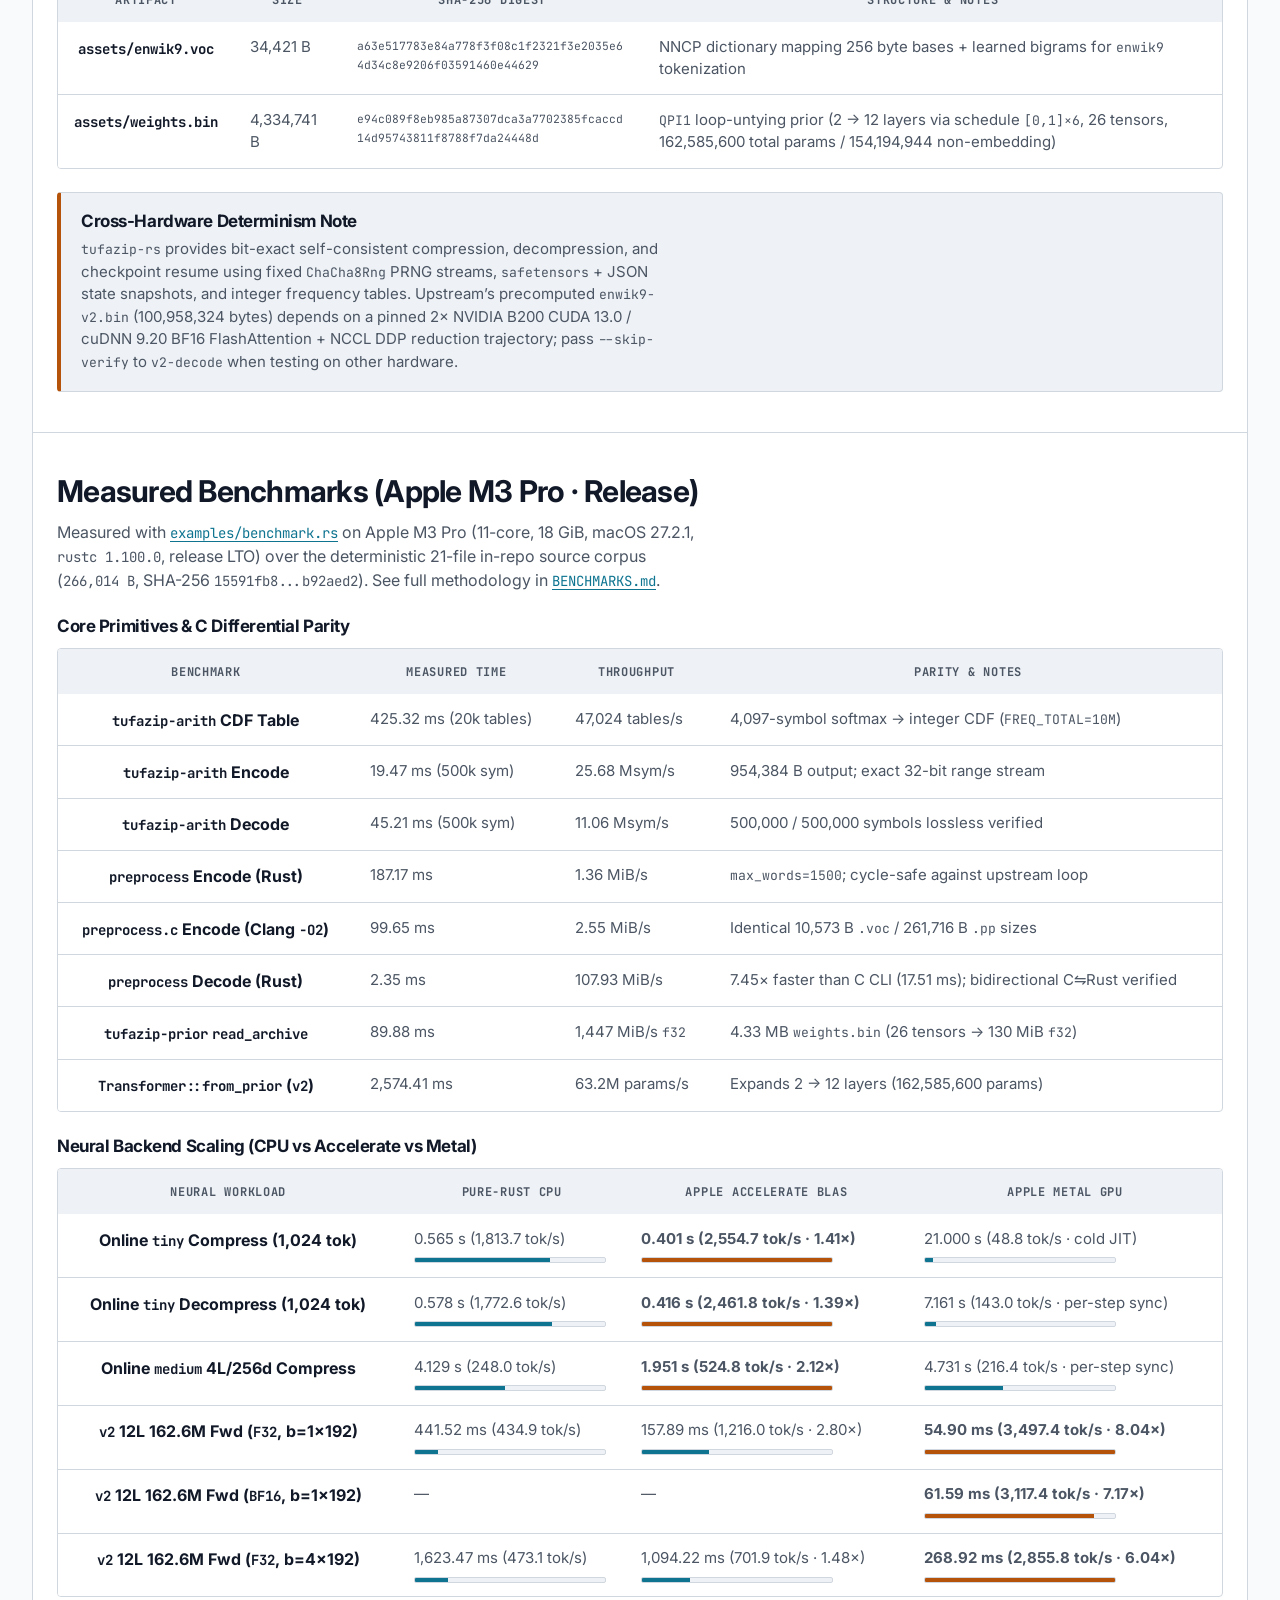
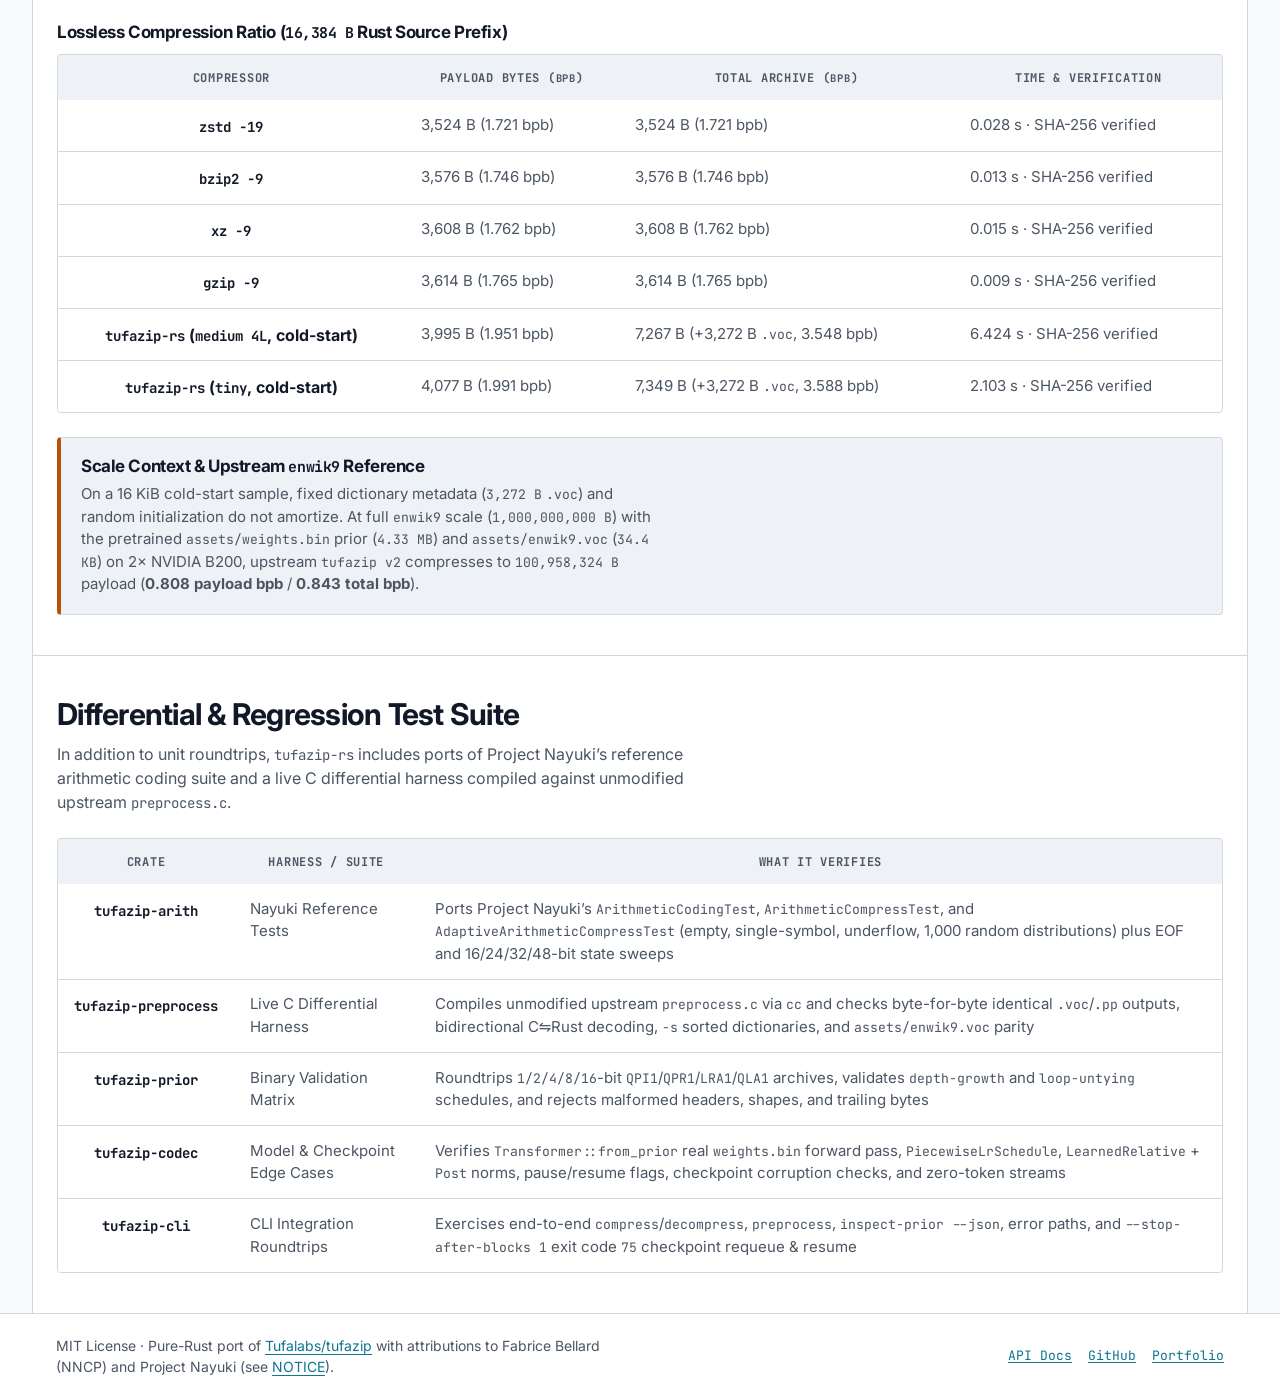
==== commit fdf2b218: "bench: fix preprocess cycle hang, add benchmark suite, BENCHMARKS.md, and Pages results" ====
--- a/docs/index.html
+++ b/docs/index.html
@@ -35,6 +35,7 @@
           <li><a href="#crates">Crates</a></li>
           <li><a href="#cli-builder">CLI Builder</a></li>
           <li><a href="#assets">Assets</a></li>
+          <li><a href="#benchmarks">Benchmarks</a></li>
           <li><a href="#verification">Verification</a></li>
           <li><a href="./api/tufazip_codec/index.html">API Docs</a></li>
           <li><a href="https://github.com/bhubbard/tufazip-rs">GitHub</a></li>
@@ -62,7 +63,7 @@
             <span class="metric-label"><code>unsafe</code> Blocks (Forbidden)</span>
           </li>
           <li class="metric-card">
-            <span class="metric-value">43</span>
+            <span class="metric-value">44</span>
             <span class="metric-label">Workspace Tests Passing</span>
           </li>
           <li class="metric-card">
@@ -305,7 +306,7 @@
             </span>
             <select id="cli-preset" aria-describedby="cli-preset-hint">
               <option value="tiny">tiny &mdash; fast local compression &amp; testing</option>
-              <option value="v2">v2 &mdash; full 12-layer Transformer (d_model=768, d_inner=3072)</option>
+              <option value="v2">v2 &mdash; full 12-layer Transformer (d_model=1024, d_inner=2816, ctx_len=192)</option>
             </select>
           </div>
 
@@ -408,6 +409,247 @@
       </aside>
     </section>
 
+    <section id="benchmarks" class="section">
+      <div class="section-head">
+        <h2>Measured Benchmarks (Apple M3 Pro &middot; Release)</h2>
+        <p>
+          Measured with <a href="https://github.com/bhubbard/tufazip-rs/blob/main/crates/tufazip-cli/examples/benchmark.rs"><code>examples/benchmark.rs</code></a> on Apple M3 Pro (11-core, 18 GiB, macOS 27.2.1, <code>rustc 1.100.0</code>, release LTO) over the deterministic 21-file in-repo source corpus (<code>266,014 B</code>, SHA-256 <code>15591fb8...b92aed2</code>). See full methodology in <a href="https://github.com/bhubbard/tufazip-rs/blob/main/BENCHMARKS.md"><code>BENCHMARKS.md</code></a>.
+        </p>
+      </div>
+
+      <h3 class="subhead">Core Primitives &amp; C Differential Parity</h3>
+      <div tabindex="0" role="region" aria-labelledby="bench-core-caption" class="table-wrapper bench-gap">
+        <table class="bench-core-table">
+          <caption id="bench-core-caption" class="visually-hidden">
+            Arithmetic coder, NNCP preprocessor Rust vs C reference, and quantized prior loading benchmarks
+          </caption>
+          <thead>
+            <tr>
+              <th scope="col">Benchmark</th>
+              <th scope="col">Measured Time</th>
+              <th scope="col">Throughput</th>
+              <th scope="col">Parity &amp; Notes</th>
+            </tr>
+          </thead>
+          <tbody>
+            <tr>
+              <th scope="row"><code>tufazip-arith</code> CDF Table</th>
+              <td>425.32 ms (20k tables)</td>
+              <td>47,024 tables/s</td>
+              <td>4,097-symbol softmax &rarr; integer CDF (<code>FREQ_TOTAL=10M</code>)</td>
+            </tr>
+            <tr>
+              <th scope="row"><code>tufazip-arith</code> Encode</th>
+              <td>19.47 ms (500k sym)</td>
+              <td>25.68 Msym/s</td>
+              <td>954,384 B output; exact 32-bit range stream</td>
+            </tr>
+            <tr>
+              <th scope="row"><code>tufazip-arith</code> Decode</th>
+              <td>45.21 ms (500k sym)</td>
+              <td>11.06 Msym/s</td>
+              <td>500,000 / 500,000 symbols lossless verified</td>
+            </tr>
+            <tr>
+              <th scope="row"><code>preprocess</code> Encode (Rust)</th>
+              <td>187.17 ms</td>
+              <td>1.36 MiB/s</td>
+              <td><code>max_words=1500</code>; cycle-safe against upstream loop</td>
+            </tr>
+            <tr>
+              <th scope="row"><code>preprocess.c</code> Encode (Clang <code>-O2</code>)</th>
+              <td>99.65 ms</td>
+              <td>2.55 MiB/s</td>
+              <td>Identical 10,573 B <code>.voc</code> / 261,716 B <code>.pp</code> sizes</td>
+            </tr>
+            <tr>
+              <th scope="row"><code>preprocess</code> Decode (Rust)</th>
+              <td>2.35 ms</td>
+              <td>107.93 MiB/s</td>
+              <td>7.45&times; faster than C CLI (17.51 ms); bidirectional C&#8651;Rust verified</td>
+            </tr>
+            <tr>
+              <th scope="row"><code>tufazip-prior</code> <code>read_archive</code></th>
+              <td>89.88 ms</td>
+              <td>1,447 MiB/s <code>f32</code></td>
+              <td>4.33 MB <code>weights.bin</code> (26 tensors &rarr; 130 MiB <code>f32</code>)</td>
+            </tr>
+            <tr>
+              <th scope="row"><code>Transformer::from_prior</code> (<code>v2</code>)</th>
+              <td>2,574.41 ms</td>
+              <td>63.2M params/s</td>
+              <td>Expands 2 &rarr; 12 layers (162,585,600 params)</td>
+            </tr>
+          </tbody>
+        </table>
+      </div>
+
+      <h3 class="subhead">Neural Backend Scaling (CPU vs Accelerate vs Metal)</h3>
+      <div tabindex="0" role="region" aria-labelledby="bench-backends-caption" class="table-wrapper bench-gap">
+        <table class="bench-backends-table">
+          <caption id="bench-backends-caption" class="visually-hidden">
+            Throughput comparison across pure-Rust CPU, Apple Accelerate BLAS, and Apple Metal GPU backends
+          </caption>
+          <thead>
+            <tr>
+              <th scope="col">Neural Workload</th>
+              <th scope="col">Pure-Rust CPU</th>
+              <th scope="col">Apple Accelerate BLAS</th>
+              <th scope="col">Apple Metal GPU</th>
+            </tr>
+          </thead>
+          <tbody>
+            <tr>
+              <th scope="row">Online <code>tiny</code> Compress (1,024 tok)</th>
+              <td>
+                0.565 s (1,813.7 tok/s)
+                <div class="bar-track" aria-hidden="true"><div class="bar-fill" style="--pct: 71%"></div></div>
+              </td>
+              <td>
+                <strong>0.401 s (2,554.7 tok/s &middot; 1.41&times;)</strong>
+                <div class="bar-track" aria-hidden="true"><div class="bar-fill bar-fill-accent" style="--pct: 100%"></div></div>
+              </td>
+              <td>
+                21.000 s (48.8 tok/s &middot; cold JIT)
+                <div class="bar-track" aria-hidden="true"><div class="bar-fill" style="--pct: 2%"></div></div>
+              </td>
+            </tr>
+            <tr>
+              <th scope="row">Online <code>tiny</code> Decompress (1,024 tok)</th>
+              <td>
+                0.578 s (1,772.6 tok/s)
+                <div class="bar-track" aria-hidden="true"><div class="bar-fill" style="--pct: 72%"></div></div>
+              </td>
+              <td>
+                <strong>0.416 s (2,461.8 tok/s &middot; 1.39&times;)</strong>
+                <div class="bar-track" aria-hidden="true"><div class="bar-fill bar-fill-accent" style="--pct: 100%"></div></div>
+              </td>
+              <td>
+                7.161 s (143.0 tok/s &middot; per-step sync)
+                <div class="bar-track" aria-hidden="true"><div class="bar-fill" style="--pct: 6%"></div></div>
+              </td>
+            </tr>
+            <tr>
+              <th scope="row">Online <code>medium</code> 4L/256d Compress</th>
+              <td>
+                4.129 s (248.0 tok/s)
+                <div class="bar-track" aria-hidden="true"><div class="bar-fill" style="--pct: 47%"></div></div>
+              </td>
+              <td>
+                <strong>1.951 s (524.8 tok/s &middot; 2.12&times;)</strong>
+                <div class="bar-track" aria-hidden="true"><div class="bar-fill bar-fill-accent" style="--pct: 100%"></div></div>
+              </td>
+              <td>
+                4.731 s (216.4 tok/s &middot; per-step sync)
+                <div class="bar-track" aria-hidden="true"><div class="bar-fill" style="--pct: 41%"></div></div>
+              </td>
+            </tr>
+            <tr>
+              <th scope="row"><code>v2</code> 12L 162.6M Fwd (<code>F32</code>, b=1&times;192)</th>
+              <td>
+                441.52 ms (434.9 tok/s)
+                <div class="bar-track" aria-hidden="true"><div class="bar-fill" style="--pct: 12%"></div></div>
+              </td>
+              <td>
+                157.89 ms (1,216.0 tok/s &middot; 2.80&times;)
+                <div class="bar-track" aria-hidden="true"><div class="bar-fill" style="--pct: 35%"></div></div>
+              </td>
+              <td>
+                <strong>54.90 ms (3,497.4 tok/s &middot; 8.04&times;)</strong>
+                <div class="bar-track" aria-hidden="true"><div class="bar-fill bar-fill-accent" style="--pct: 100%"></div></div>
+              </td>
+            </tr>
+            <tr>
+              <th scope="row"><code>v2</code> 12L 162.6M Fwd (<code>BF16</code>, b=1&times;192)</th>
+              <td>&mdash;</td>
+              <td>&mdash;</td>
+              <td>
+                <strong>61.59 ms (3,117.4 tok/s &middot; 7.17&times;)</strong>
+                <div class="bar-track" aria-hidden="true"><div class="bar-fill bar-fill-accent" style="--pct: 89%"></div></div>
+              </td>
+            </tr>
+            <tr>
+              <th scope="row"><code>v2</code> 12L 162.6M Fwd (<code>F32</code>, b=4&times;192)</th>
+              <td>
+                1,623.47 ms (473.1 tok/s)
+                <div class="bar-track" aria-hidden="true"><div class="bar-fill" style="--pct: 17%"></div></div>
+              </td>
+              <td>
+                1,094.22 ms (701.9 tok/s &middot; 1.48&times;)
+                <div class="bar-track" aria-hidden="true"><div class="bar-fill" style="--pct: 25%"></div></div>
+              </td>
+              <td>
+                <strong>268.92 ms (2,855.8 tok/s &middot; 6.04&times;)</strong>
+                <div class="bar-track" aria-hidden="true"><div class="bar-fill bar-fill-accent" style="--pct: 100%"></div></div>
+              </td>
+            </tr>
+          </tbody>
+        </table>
+      </div>
+
+      <h3 class="subhead">Lossless Compression Ratio (<code>16,384 B</code> Rust Source Prefix)</h3>
+      <div tabindex="0" role="region" aria-labelledby="bench-ratio-caption" class="table-wrapper">
+        <table class="bench-ratio-table">
+          <caption id="bench-ratio-caption" class="visually-hidden">
+            Lossless compression ratio in bits per byte compared against standard compressors on 16,384 bytes
+          </caption>
+          <thead>
+            <tr>
+              <th scope="col">Compressor</th>
+              <th scope="col">Payload Bytes (<code>bpb</code>)</th>
+              <th scope="col">Total Archive (<code>bpb</code>)</th>
+              <th scope="col">Time &amp; Verification</th>
+            </tr>
+          </thead>
+          <tbody>
+            <tr>
+              <th scope="row"><code>zstd -19</code></th>
+              <td>3,524 B (1.721 bpb)</td>
+              <td>3,524 B (1.721 bpb)</td>
+              <td>0.028 s &middot; SHA-256 verified</td>
+            </tr>
+            <tr>
+              <th scope="row"><code>bzip2 -9</code></th>
+              <td>3,576 B (1.746 bpb)</td>
+              <td>3,576 B (1.746 bpb)</td>
+              <td>0.013 s &middot; SHA-256 verified</td>
+            </tr>
+            <tr>
+              <th scope="row"><code>xz -9</code></th>
+              <td>3,608 B (1.762 bpb)</td>
+              <td>3,608 B (1.762 bpb)</td>
+              <td>0.015 s &middot; SHA-256 verified</td>
+            </tr>
+            <tr>
+              <th scope="row"><code>gzip -9</code></th>
+              <td>3,614 B (1.765 bpb)</td>
+              <td>3,614 B (1.765 bpb)</td>
+              <td>0.009 s &middot; SHA-256 verified</td>
+            </tr>
+            <tr>
+              <th scope="row"><code>tufazip-rs</code> (<code>medium 4L</code>, cold-start)</th>
+              <td>3,995 B (1.951 bpb)</td>
+              <td>7,267 B (+3,272 B <code>.voc</code>, 3.548 bpb)</td>
+              <td>6.424 s &middot; SHA-256 verified</td>
+            </tr>
+            <tr>
+              <th scope="row"><code>tufazip-rs</code> (<code>tiny</code>, cold-start)</th>
+              <td>4,077 B (1.991 bpb)</td>
+              <td>7,349 B (+3,272 B <code>.voc</code>, 3.588 bpb)</td>
+              <td>2.103 s &middot; SHA-256 verified</td>
+            </tr>
+          </tbody>
+        </table>
+      </div>
+
+      <aside class="callout" aria-label="Upstream reference scale benchmark">
+        <h3>Scale Context &amp; Upstream <code>enwik9</code> Reference</h3>
+        <p>
+          On a 16 KiB cold-start sample, fixed dictionary metadata (<code>3,272 B</code> <code>.voc</code>) and random initialization do not amortize. At full <code>enwik9</code> scale (<code>1,000,000,000 B</code>) with the pretrained <code>assets/weights.bin</code> prior (<code>4.33 MB</code>) and <code>assets/enwik9.voc</code> (<code>34.4 KB</code>) on 2&times; NVIDIA B200, upstream <code>tufazip v2</code> compresses to <code>100,958,324 B</code> payload (<strong>0.808 payload bpb</strong> / <strong>0.843 total bpb</strong>).
+        </p>
+      </aside>
+    </section>
+
     <section id="verification" class="section">
       <div class="section-head">
         <h2>Differential &amp; Regression Test Suite</h2>
--- a/docs/styles.css
+++ b/docs/styles.css
@@ -598,6 +598,54 @@
   --label-3: "What It Verifies";
 }
 
+.bench-core-table {
+  --label-2: "Measured Time";
+  --label-3: "Throughput";
+  --label-4: "Parity & Notes";
+}
+
+.bench-backends-table {
+  --label-2: "Pure-Rust CPU";
+  --label-3: "Accelerate BLAS";
+  --label-4: "Apple Metal GPU";
+}
+
+.bench-ratio-table {
+  --label-2: "Payload Bytes";
+  --label-3: "Total Archive";
+  --label-4: "Time & Verification";
+}
+
+.subhead {
+  margin-block: 1.5rem 0.75rem;
+  font-size: 1.0625rem;
+}
+
+.bench-gap {
+  margin-block-end: 1.5rem;
+}
+
+.bar-track {
+  margin-block-start: 0.45rem;
+  inline-size: 100%;
+  max-inline-size: 12rem;
+  block-size: 0.375rem;
+  border-radius: 0.125rem;
+  background-color: var(--surface-2);
+  border: 1px solid var(--border);
+  overflow: hidden;
+}
+
+.bar-fill {
+  inline-size: clamp(4%, var(--pct, 50%), 100%);
+  block-size: 100%;
+  background-color: var(--accent-2);
+}
+
+.bar-fill-accent {
+  background-color: var(--accent);
+}
+
 @container (width < 600px) {
   .table-wrapper {
     border: none;
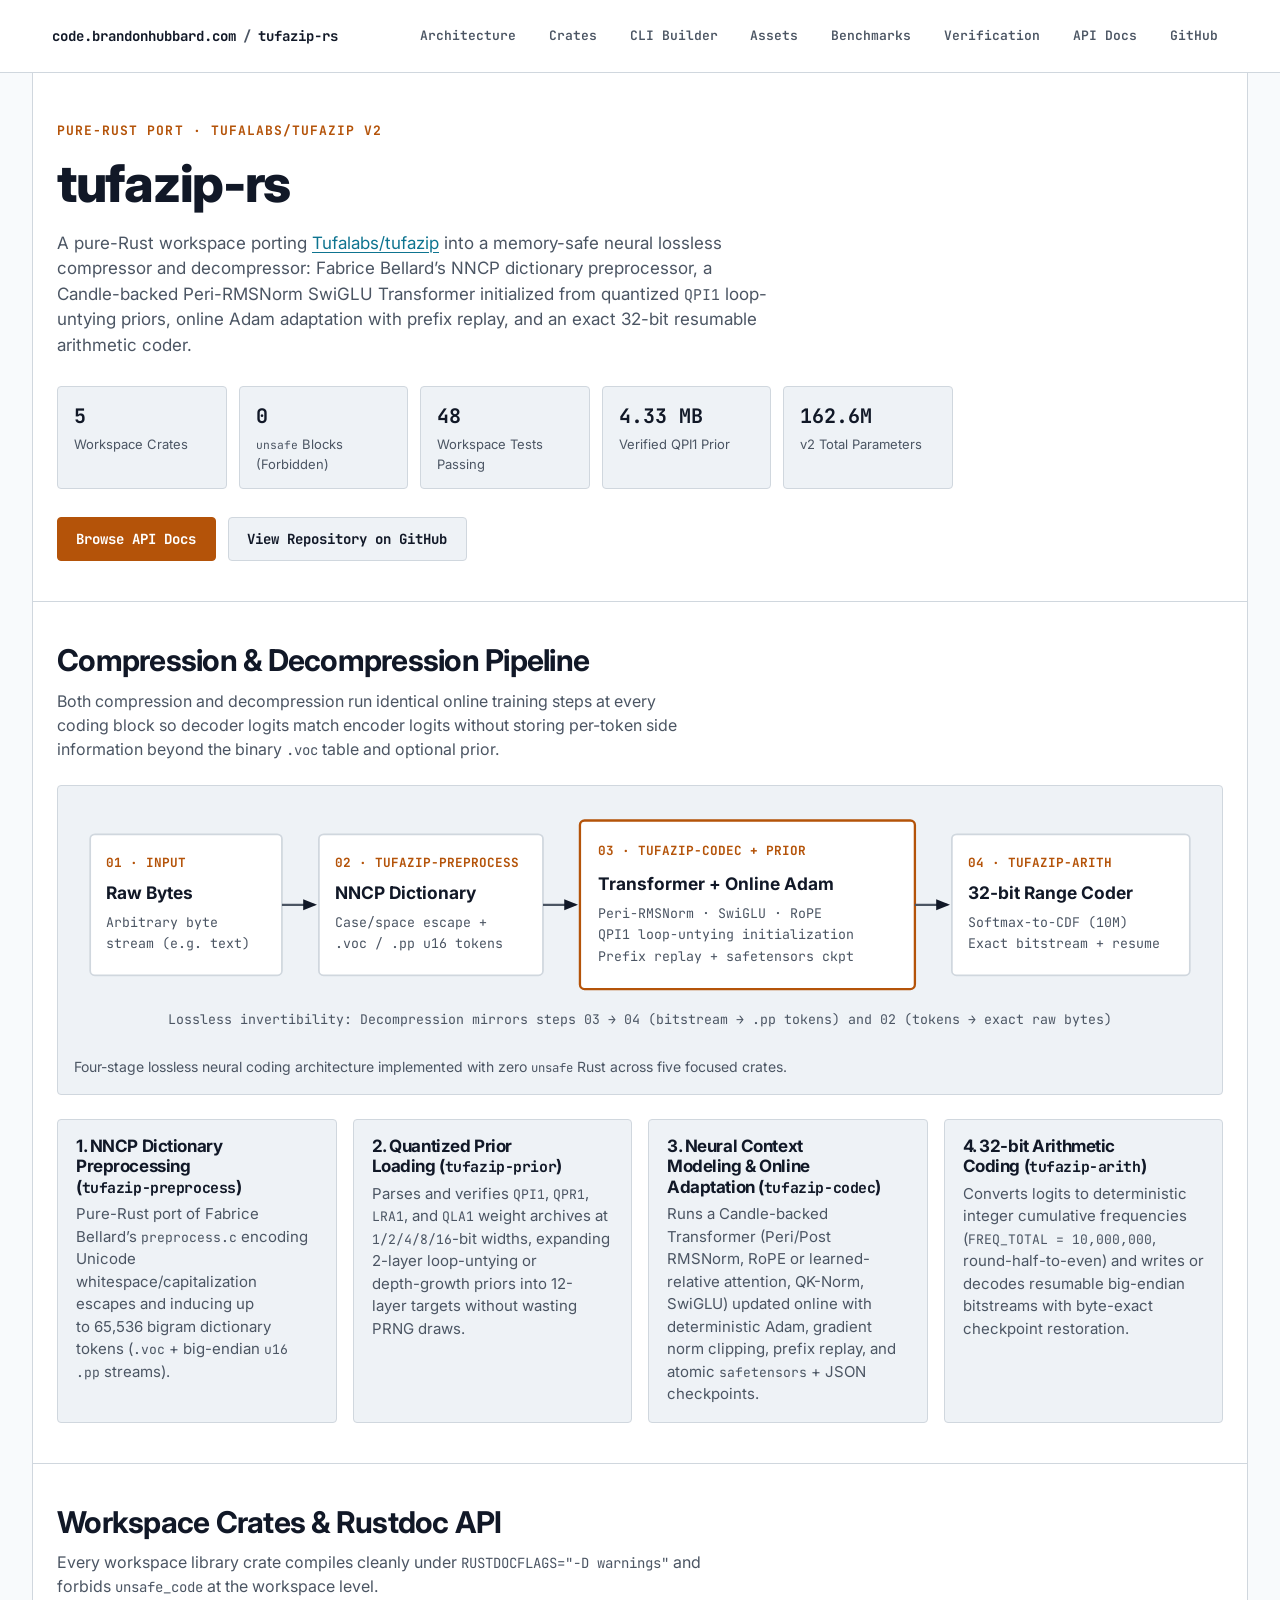
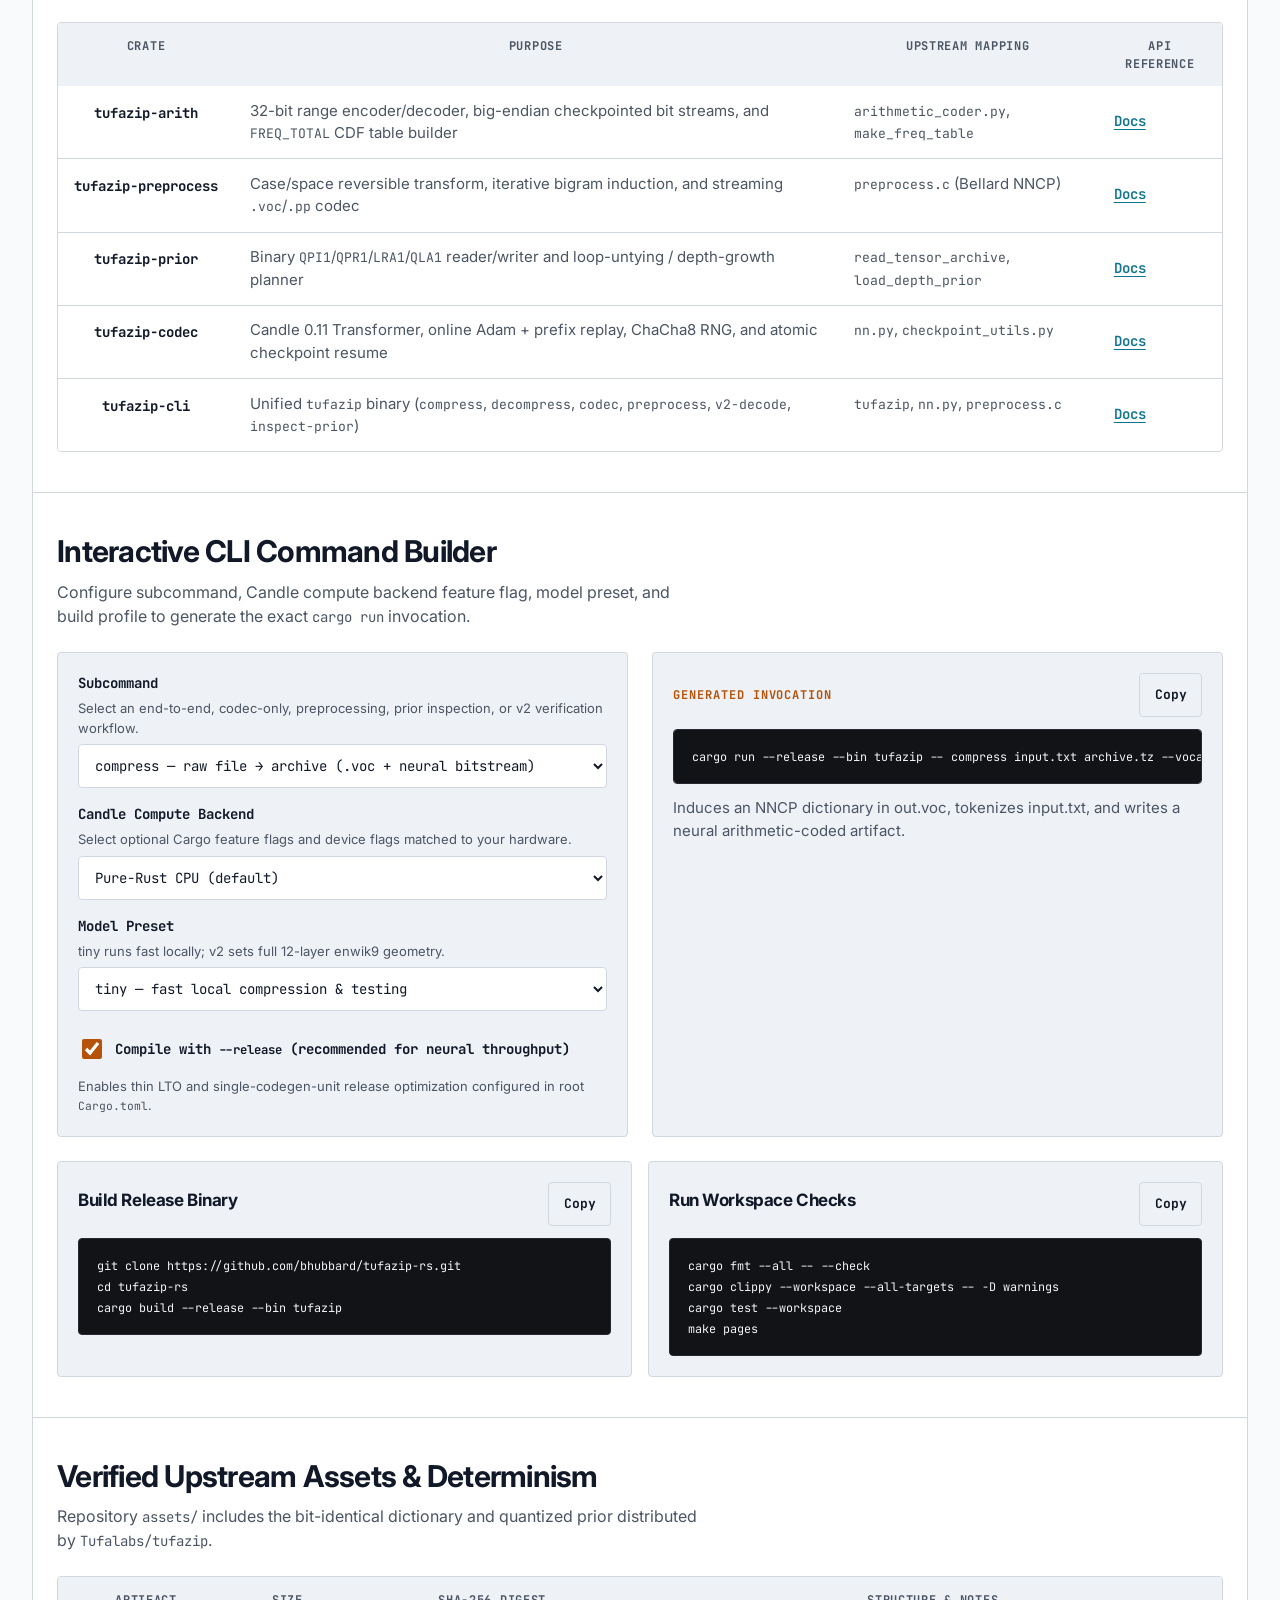
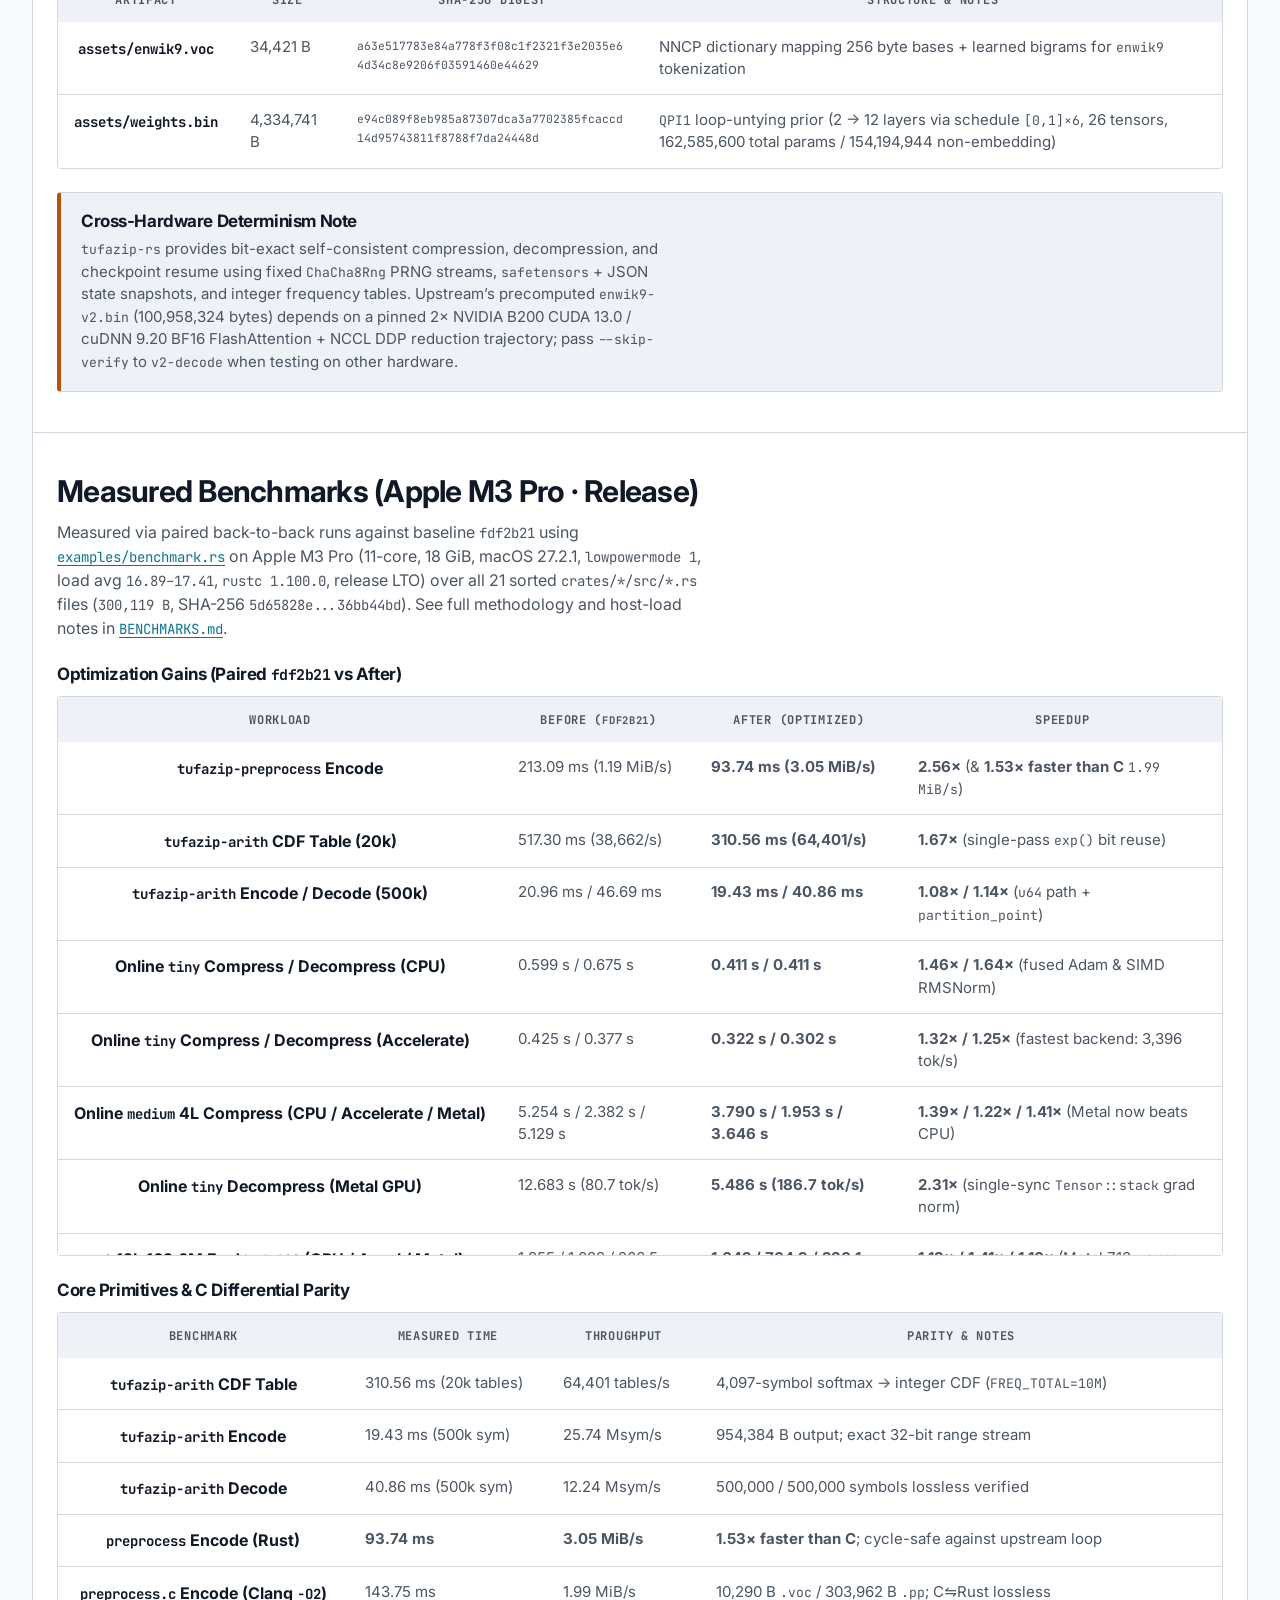
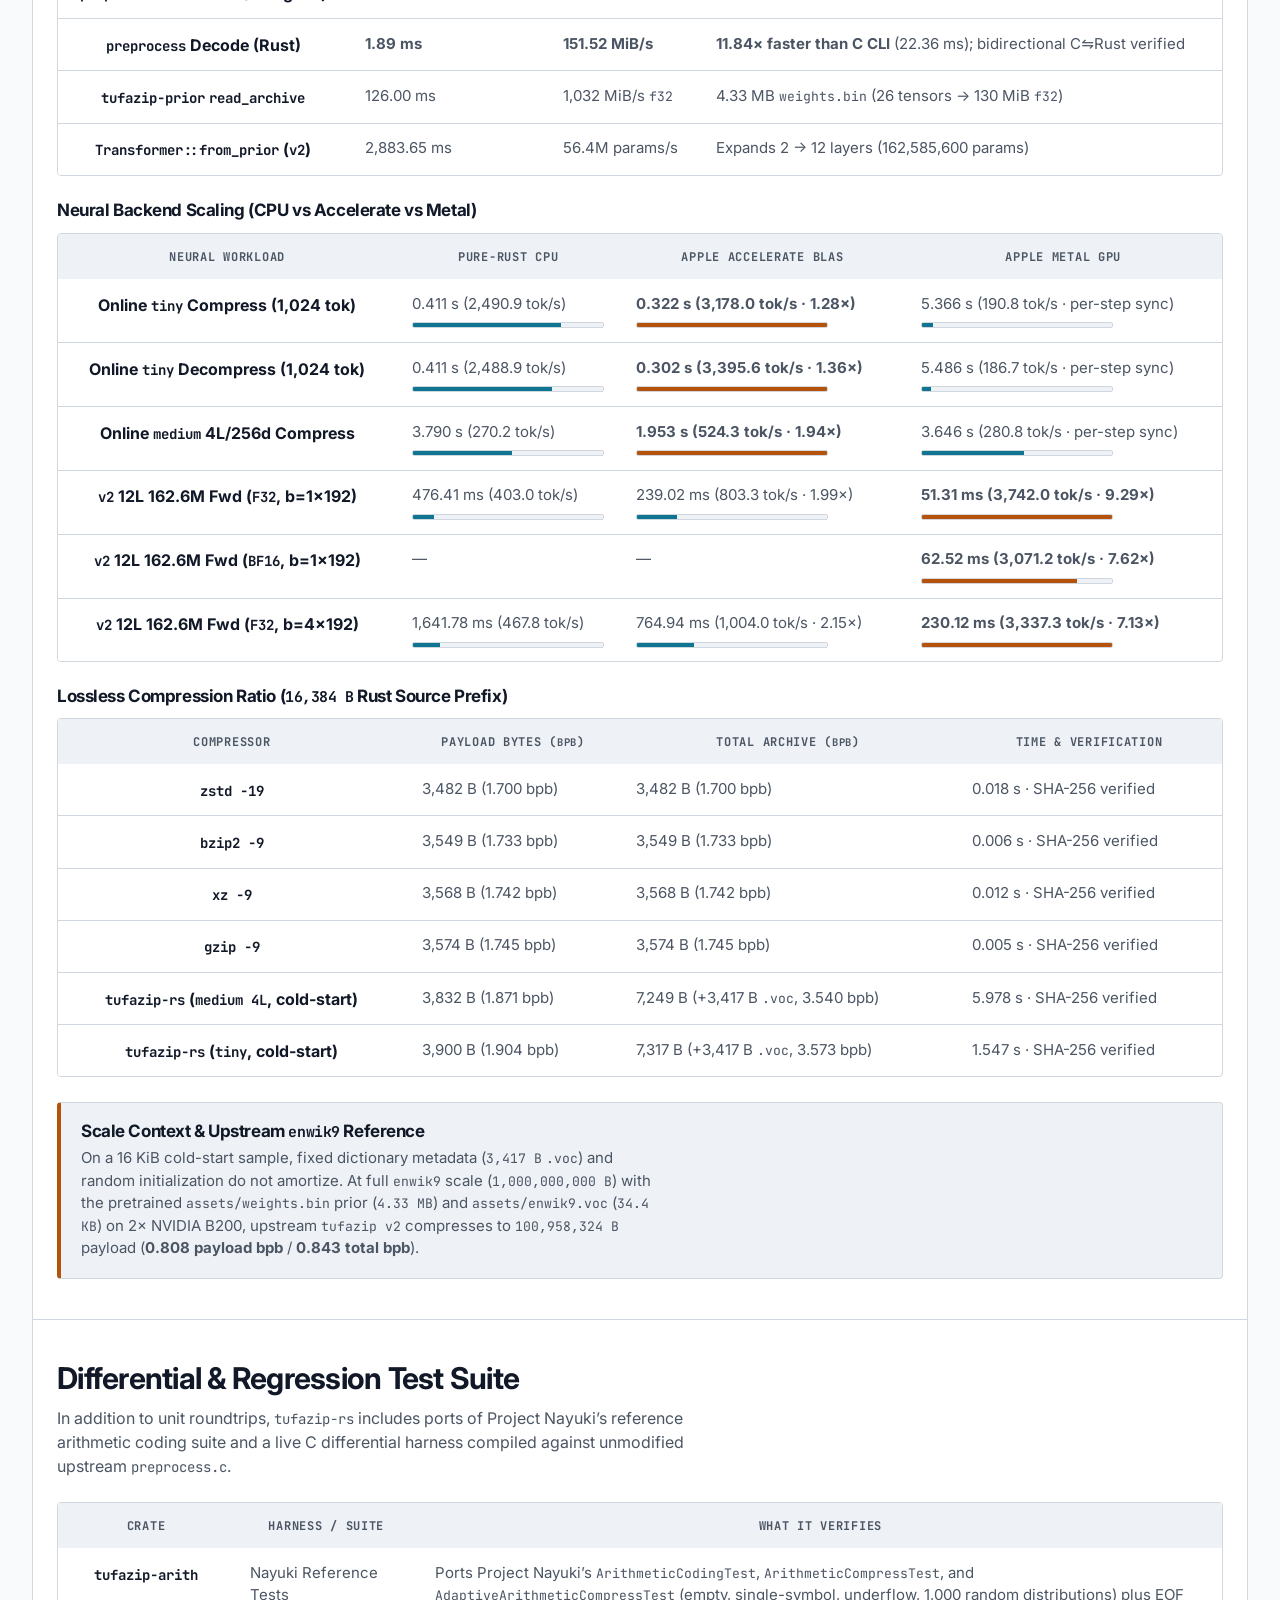
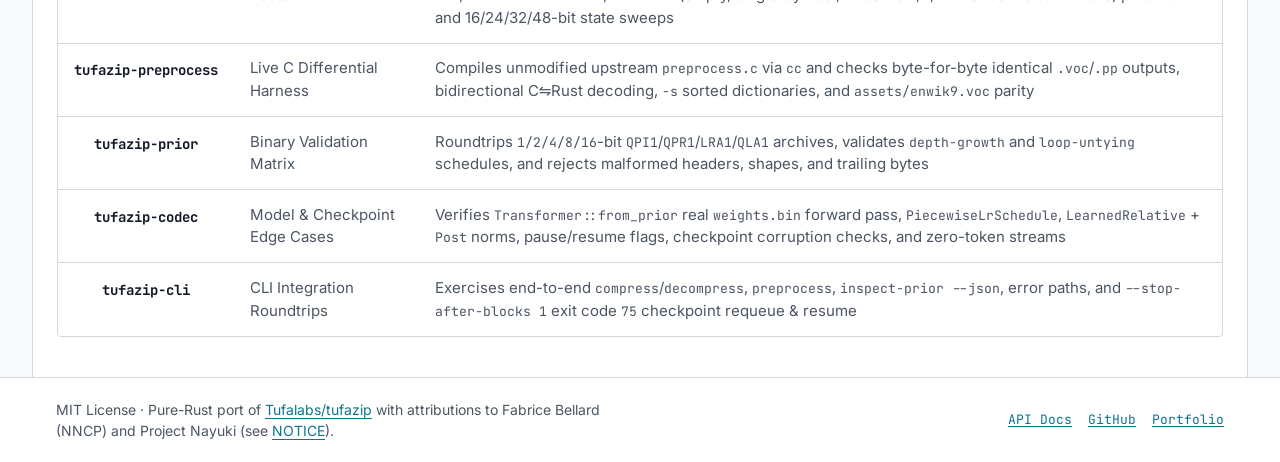
==== commit 6640670f: "perf: optimize preprocess, arith, and neural codec; publish A/B benchmarks" ====
--- a/docs/index.html
+++ b/docs/index.html
@@ -63,7 +63,7 @@
             <span class="metric-label"><code>unsafe</code> Blocks (Forbidden)</span>
           </li>
           <li class="metric-card">
-            <span class="metric-value">44</span>
+            <span class="metric-value">48</span>
             <span class="metric-label">Workspace Tests Passing</span>
           </li>
           <li class="metric-card">
@@ -413,8 +413,81 @@
       <div class="section-head">
         <h2>Measured Benchmarks (Apple M3 Pro &middot; Release)</h2>
         <p>
-          Measured with <a href="https://github.com/bhubbard/tufazip-rs/blob/main/crates/tufazip-cli/examples/benchmark.rs"><code>examples/benchmark.rs</code></a> on Apple M3 Pro (11-core, 18 GiB, macOS 27.2.1, <code>rustc 1.100.0</code>, release LTO) over the deterministic 21-file in-repo source corpus (<code>266,014 B</code>, SHA-256 <code>15591fb8...b92aed2</code>). See full methodology in <a href="https://github.com/bhubbard/tufazip-rs/blob/main/BENCHMARKS.md"><code>BENCHMARKS.md</code></a>.
-        </p>
+          Measured via paired back-to-back runs against baseline <code>fdf2b21</code> using <a href="https://github.com/bhubbard/tufazip-rs/blob/main/crates/tufazip-cli/examples/benchmark.rs"><code>examples/benchmark.rs</code></a> on Apple M3 Pro (11-core, 18 GiB, macOS 27.2.1, <code>lowpowermode 1</code>, load avg <code>16.89&ndash;17.41</code>, <code>rustc 1.100.0</code>, release LTO) over all 21 sorted <code>crates/*/src/*.rs</code> files (<code>300,119 B</code>, SHA-256 <code>5d65828e...36bb44bd</code>). See full methodology and host-load notes in <a href="https://github.com/bhubbard/tufazip-rs/blob/main/BENCHMARKS.md"><code>BENCHMARKS.md</code></a>.
+        </p>
+      </div>
+
+      <h3 class="subhead">Optimization Gains (Paired <code>fdf2b21</code> vs After)</h3>
+      <div tabindex="0" role="region" aria-labelledby="bench-opt-caption" class="table-wrapper bench-gap">
+        <table class="bench-opt-table">
+          <caption id="bench-opt-caption" class="visually-hidden">
+            Paired same-machine Before and After benchmark speedups across arithmetic coding, dictionary preprocessing, neural backends, and end-to-end compression
+          </caption>
+          <thead>
+            <tr>
+              <th scope="col">Workload</th>
+              <th scope="col">Before (<code>fdf2b21</code>)</th>
+              <th scope="col">After (Optimized)</th>
+              <th scope="col">Speedup</th>
+            </tr>
+          </thead>
+          <tbody>
+            <tr>
+              <th scope="row"><code>tufazip-preprocess</code> Encode</th>
+              <td>213.09 ms (1.19 MiB/s)</td>
+              <td><strong>93.74 ms (3.05 MiB/s)</strong></td>
+              <td><strong>2.56&times;</strong> (&amp; <strong>1.53&times; faster than C</strong> <code>1.99 MiB/s</code>)</td>
+            </tr>
+            <tr>
+              <th scope="row"><code>tufazip-arith</code> CDF Table (20k)</th>
+              <td>517.30 ms (38,662/s)</td>
+              <td><strong>310.56 ms (64,401/s)</strong></td>
+              <td><strong>1.67&times;</strong> (single-pass <code>exp()</code> bit reuse)</td>
+            </tr>
+            <tr>
+              <th scope="row"><code>tufazip-arith</code> Encode / Decode (500k)</th>
+              <td>20.96 ms / 46.69 ms</td>
+              <td><strong>19.43 ms / 40.86 ms</strong></td>
+              <td><strong>1.08&times; / 1.14&times;</strong> (<code>u64</code> path + <code>partition_point</code>)</td>
+            </tr>
+            <tr>
+              <th scope="row">Online <code>tiny</code> Compress / Decompress (CPU)</th>
+              <td>0.599 s / 0.675 s</td>
+              <td><strong>0.411 s / 0.411 s</strong></td>
+              <td><strong>1.46&times; / 1.64&times;</strong> (fused Adam &amp; SIMD RMSNorm)</td>
+            </tr>
+            <tr>
+              <th scope="row">Online <code>tiny</code> Compress / Decompress (Accelerate)</th>
+              <td>0.425 s / 0.377 s</td>
+              <td><strong>0.322 s / 0.302 s</strong></td>
+              <td><strong>1.32&times; / 1.25&times;</strong> (fastest backend: 3,396 tok/s)</td>
+            </tr>
+            <tr>
+              <th scope="row">Online <code>medium</code> 4L Compress (CPU / Accelerate / Metal)</th>
+              <td>5.254 s / 2.382 s / 5.129 s</td>
+              <td><strong>3.790 s / 1.953 s / 3.646 s</strong></td>
+              <td><strong>1.39&times; / 1.22&times; / 1.41&times;</strong> (Metal now beats CPU)</td>
+            </tr>
+            <tr>
+              <th scope="row">Online <code>tiny</code> Decompress (Metal GPU)</th>
+              <td>12.683 s (80.7 tok/s)</td>
+              <td><strong>5.486 s (186.7 tok/s)</strong></td>
+              <td><strong>2.31&times;</strong> (single-sync <code>Tensor::stack</code> grad norm)</td>
+            </tr>
+            <tr>
+              <th scope="row"><code>v2</code> 12L 162.6M Fwd <code>b=4&times;192</code> (CPU / Accel / Metal)</th>
+              <td>1,855 / 1,082 / 266.5 ms</td>
+              <td><strong>1,642 / 764.9 / 230.1 ms</strong></td>
+              <td><strong>1.13&times; / 1.41&times; / 1.16&times;</strong> (Metal 7.13&times; over CPU)</td>
+            </tr>
+            <tr>
+              <th scope="row">Track 5 End-to-End 16 KiB (<code>tiny</code> / <code>medium 4L</code>)</th>
+              <td>2.282 s / 7.541 s</td>
+              <td><strong>1.547 s / 5.978 s</strong></td>
+              <td><strong>1.48&times; / 1.26&times;</strong> (exact SHA-256 verified)</td>
+            </tr>
+          </tbody>
+        </table>
       </div>
 
       <h3 class="subhead">Core Primitives &amp; C Differential Parity</h3>
@@ -434,50 +507,50 @@
           <tbody>
             <tr>
               <th scope="row"><code>tufazip-arith</code> CDF Table</th>
-              <td>425.32 ms (20k tables)</td>
-              <td>47,024 tables/s</td>
+              <td>310.56 ms (20k tables)</td>
+              <td>64,401 tables/s</td>
               <td>4,097-symbol softmax &rarr; integer CDF (<code>FREQ_TOTAL=10M</code>)</td>
             </tr>
             <tr>
               <th scope="row"><code>tufazip-arith</code> Encode</th>
-              <td>19.47 ms (500k sym)</td>
-              <td>25.68 Msym/s</td>
+              <td>19.43 ms (500k sym)</td>
+              <td>25.74 Msym/s</td>
               <td>954,384 B output; exact 32-bit range stream</td>
             </tr>
             <tr>
               <th scope="row"><code>tufazip-arith</code> Decode</th>
-              <td>45.21 ms (500k sym)</td>
-              <td>11.06 Msym/s</td>
+              <td>40.86 ms (500k sym)</td>
+              <td>12.24 Msym/s</td>
               <td>500,000 / 500,000 symbols lossless verified</td>
             </tr>
             <tr>
               <th scope="row"><code>preprocess</code> Encode (Rust)</th>
-              <td>187.17 ms</td>
-              <td>1.36 MiB/s</td>
-              <td><code>max_words=1500</code>; cycle-safe against upstream loop</td>
+              <td><strong>93.74 ms</strong></td>
+              <td><strong>3.05 MiB/s</strong></td>
+              <td><strong>1.53&times; faster than C</strong>; cycle-safe against upstream loop</td>
             </tr>
             <tr>
               <th scope="row"><code>preprocess.c</code> Encode (Clang <code>-O2</code>)</th>
-              <td>99.65 ms</td>
-              <td>2.55 MiB/s</td>
-              <td>Identical 10,573 B <code>.voc</code> / 261,716 B <code>.pp</code> sizes</td>
+              <td>143.75 ms</td>
+              <td>1.99 MiB/s</td>
+              <td>10,290 B <code>.voc</code> / 303,962 B <code>.pp</code>; C&#8651;Rust lossless</td>
             </tr>
             <tr>
               <th scope="row"><code>preprocess</code> Decode (Rust)</th>
-              <td>2.35 ms</td>
-              <td>107.93 MiB/s</td>
-              <td>7.45&times; faster than C CLI (17.51 ms); bidirectional C&#8651;Rust verified</td>
+              <td><strong>1.89 ms</strong></td>
+              <td><strong>151.52 MiB/s</strong></td>
+              <td><strong>11.84&times; faster than C CLI</strong> (22.36 ms); bidirectional C&#8651;Rust verified</td>
             </tr>
             <tr>
               <th scope="row"><code>tufazip-prior</code> <code>read_archive</code></th>
-              <td>89.88 ms</td>
-              <td>1,447 MiB/s <code>f32</code></td>
+              <td>126.00 ms</td>
+              <td>1,032 MiB/s <code>f32</code></td>
               <td>4.33 MB <code>weights.bin</code> (26 tensors &rarr; 130 MiB <code>f32</code>)</td>
             </tr>
             <tr>
               <th scope="row"><code>Transformer::from_prior</code> (<code>v2</code>)</th>
-              <td>2,574.41 ms</td>
-              <td>63.2M params/s</td>
+              <td>2,883.65 ms</td>
+              <td>56.4M params/s</td>
               <td>Expands 2 &rarr; 12 layers (162,585,600 params)</td>
             </tr>
           </tbody>
@@ -502,60 +575,60 @@
             <tr>
               <th scope="row">Online <code>tiny</code> Compress (1,024 tok)</th>
               <td>
-                0.565 s (1,813.7 tok/s)
-                <div class="bar-track" aria-hidden="true"><div class="bar-fill" style="--pct: 71%"></div></div>
-              </td>
-              <td>
-                <strong>0.401 s (2,554.7 tok/s &middot; 1.41&times;)</strong>
+                0.411 s (2,490.9 tok/s)
+                <div class="bar-track" aria-hidden="true"><div class="bar-fill" style="--pct: 78%"></div></div>
+              </td>
+              <td>
+                <strong>0.322 s (3,178.0 tok/s &middot; 1.28&times;)</strong>
                 <div class="bar-track" aria-hidden="true"><div class="bar-fill bar-fill-accent" style="--pct: 100%"></div></div>
               </td>
               <td>
-                21.000 s (48.8 tok/s &middot; cold JIT)
-                <div class="bar-track" aria-hidden="true"><div class="bar-fill" style="--pct: 2%"></div></div>
+                5.366 s (190.8 tok/s &middot; per-step sync)
+                <div class="bar-track" aria-hidden="true"><div class="bar-fill" style="--pct: 6%"></div></div>
               </td>
             </tr>
             <tr>
               <th scope="row">Online <code>tiny</code> Decompress (1,024 tok)</th>
               <td>
-                0.578 s (1,772.6 tok/s)
-                <div class="bar-track" aria-hidden="true"><div class="bar-fill" style="--pct: 72%"></div></div>
-              </td>
-              <td>
-                <strong>0.416 s (2,461.8 tok/s &middot; 1.39&times;)</strong>
+                0.411 s (2,488.9 tok/s)
+                <div class="bar-track" aria-hidden="true"><div class="bar-fill" style="--pct: 73%"></div></div>
+              </td>
+              <td>
+                <strong>0.302 s (3,395.6 tok/s &middot; 1.36&times;)</strong>
                 <div class="bar-track" aria-hidden="true"><div class="bar-fill bar-fill-accent" style="--pct: 100%"></div></div>
               </td>
               <td>
-                7.161 s (143.0 tok/s &middot; per-step sync)
-                <div class="bar-track" aria-hidden="true"><div class="bar-fill" style="--pct: 6%"></div></div>
+                5.486 s (186.7 tok/s &middot; per-step sync)
+                <div class="bar-track" aria-hidden="true"><div class="bar-fill" style="--pct: 5%"></div></div>
               </td>
             </tr>
             <tr>
               <th scope="row">Online <code>medium</code> 4L/256d Compress</th>
               <td>
-                4.129 s (248.0 tok/s)
-                <div class="bar-track" aria-hidden="true"><div class="bar-fill" style="--pct: 47%"></div></div>
-              </td>
-              <td>
-                <strong>1.951 s (524.8 tok/s &middot; 2.12&times;)</strong>
+                3.790 s (270.2 tok/s)
+                <div class="bar-track" aria-hidden="true"><div class="bar-fill" style="--pct: 52%"></div></div>
+              </td>
+              <td>
+                <strong>1.953 s (524.3 tok/s &middot; 1.94&times;)</strong>
                 <div class="bar-track" aria-hidden="true"><div class="bar-fill bar-fill-accent" style="--pct: 100%"></div></div>
               </td>
               <td>
-                4.731 s (216.4 tok/s &middot; per-step sync)
-                <div class="bar-track" aria-hidden="true"><div class="bar-fill" style="--pct: 41%"></div></div>
+                3.646 s (280.8 tok/s &middot; per-step sync)
+                <div class="bar-track" aria-hidden="true"><div class="bar-fill" style="--pct: 54%"></div></div>
               </td>
             </tr>
             <tr>
               <th scope="row"><code>v2</code> 12L 162.6M Fwd (<code>F32</code>, b=1&times;192)</th>
               <td>
-                441.52 ms (434.9 tok/s)
-                <div class="bar-track" aria-hidden="true"><div class="bar-fill" style="--pct: 12%"></div></div>
-              </td>
-              <td>
-                157.89 ms (1,216.0 tok/s &middot; 2.80&times;)
-                <div class="bar-track" aria-hidden="true"><div class="bar-fill" style="--pct: 35%"></div></div>
-              </td>
-              <td>
-                <strong>54.90 ms (3,497.4 tok/s &middot; 8.04&times;)</strong>
+                476.41 ms (403.0 tok/s)
+                <div class="bar-track" aria-hidden="true"><div class="bar-fill" style="--pct: 11%"></div></div>
+              </td>
+              <td>
+                239.02 ms (803.3 tok/s &middot; 1.99&times;)
+                <div class="bar-track" aria-hidden="true"><div class="bar-fill" style="--pct: 21%"></div></div>
+              </td>
+              <td>
+                <strong>51.31 ms (3,742.0 tok/s &middot; 9.29&times;)</strong>
                 <div class="bar-track" aria-hidden="true"><div class="bar-fill bar-fill-accent" style="--pct: 100%"></div></div>
               </td>
             </tr>
@@ -564,22 +637,22 @@
               <td>&mdash;</td>
               <td>&mdash;</td>
               <td>
-                <strong>61.59 ms (3,117.4 tok/s &middot; 7.17&times;)</strong>
-                <div class="bar-track" aria-hidden="true"><div class="bar-fill bar-fill-accent" style="--pct: 89%"></div></div>
+                <strong>62.52 ms (3,071.2 tok/s &middot; 7.62&times;)</strong>
+                <div class="bar-track" aria-hidden="true"><div class="bar-fill bar-fill-accent" style="--pct: 82%"></div></div>
               </td>
             </tr>
             <tr>
               <th scope="row"><code>v2</code> 12L 162.6M Fwd (<code>F32</code>, b=4&times;192)</th>
               <td>
-                1,623.47 ms (473.1 tok/s)
-                <div class="bar-track" aria-hidden="true"><div class="bar-fill" style="--pct: 17%"></div></div>
-              </td>
-              <td>
-                1,094.22 ms (701.9 tok/s &middot; 1.48&times;)
-                <div class="bar-track" aria-hidden="true"><div class="bar-fill" style="--pct: 25%"></div></div>
-              </td>
-              <td>
-                <strong>268.92 ms (2,855.8 tok/s &middot; 6.04&times;)</strong>
+                1,641.78 ms (467.8 tok/s)
+                <div class="bar-track" aria-hidden="true"><div class="bar-fill" style="--pct: 14%"></div></div>
+              </td>
+              <td>
+                764.94 ms (1,004.0 tok/s &middot; 2.15&times;)
+                <div class="bar-track" aria-hidden="true"><div class="bar-fill" style="--pct: 30%"></div></div>
+              </td>
+              <td>
+                <strong>230.12 ms (3,337.3 tok/s &middot; 7.13&times;)</strong>
                 <div class="bar-track" aria-hidden="true"><div class="bar-fill bar-fill-accent" style="--pct: 100%"></div></div>
               </td>
             </tr>
@@ -604,39 +677,39 @@
           <tbody>
             <tr>
               <th scope="row"><code>zstd -19</code></th>
-              <td>3,524 B (1.721 bpb)</td>
-              <td>3,524 B (1.721 bpb)</td>
-              <td>0.028 s &middot; SHA-256 verified</td>
+              <td>3,482 B (1.700 bpb)</td>
+              <td>3,482 B (1.700 bpb)</td>
+              <td>0.018 s &middot; SHA-256 verified</td>
             </tr>
             <tr>
               <th scope="row"><code>bzip2 -9</code></th>
-              <td>3,576 B (1.746 bpb)</td>
-              <td>3,576 B (1.746 bpb)</td>
-              <td>0.013 s &middot; SHA-256 verified</td>
+              <td>3,549 B (1.733 bpb)</td>
+              <td>3,549 B (1.733 bpb)</td>
+              <td>0.006 s &middot; SHA-256 verified</td>
             </tr>
             <tr>
               <th scope="row"><code>xz -9</code></th>
-              <td>3,608 B (1.762 bpb)</td>
-              <td>3,608 B (1.762 bpb)</td>
-              <td>0.015 s &middot; SHA-256 verified</td>
+              <td>3,568 B (1.742 bpb)</td>
+              <td>3,568 B (1.742 bpb)</td>
+              <td>0.012 s &middot; SHA-256 verified</td>
             </tr>
             <tr>
               <th scope="row"><code>gzip -9</code></th>
-              <td>3,614 B (1.765 bpb)</td>
-              <td>3,614 B (1.765 bpb)</td>
-              <td>0.009 s &middot; SHA-256 verified</td>
+              <td>3,574 B (1.745 bpb)</td>
+              <td>3,574 B (1.745 bpb)</td>
+              <td>0.005 s &middot; SHA-256 verified</td>
             </tr>
             <tr>
               <th scope="row"><code>tufazip-rs</code> (<code>medium 4L</code>, cold-start)</th>
-              <td>3,995 B (1.951 bpb)</td>
-              <td>7,267 B (+3,272 B <code>.voc</code>, 3.548 bpb)</td>
-              <td>6.424 s &middot; SHA-256 verified</td>
+              <td>3,832 B (1.871 bpb)</td>
+              <td>7,249 B (+3,417 B <code>.voc</code>, 3.540 bpb)</td>
+              <td>5.978 s &middot; SHA-256 verified</td>
             </tr>
             <tr>
               <th scope="row"><code>tufazip-rs</code> (<code>tiny</code>, cold-start)</th>
-              <td>4,077 B (1.991 bpb)</td>
-              <td>7,349 B (+3,272 B <code>.voc</code>, 3.588 bpb)</td>
-              <td>2.103 s &middot; SHA-256 verified</td>
+              <td>3,900 B (1.904 bpb)</td>
+              <td>7,317 B (+3,417 B <code>.voc</code>, 3.573 bpb)</td>
+              <td>1.547 s &middot; SHA-256 verified</td>
             </tr>
           </tbody>
         </table>
@@ -645,7 +718,7 @@
       <aside class="callout" aria-label="Upstream reference scale benchmark">
         <h3>Scale Context &amp; Upstream <code>enwik9</code> Reference</h3>
         <p>
-          On a 16 KiB cold-start sample, fixed dictionary metadata (<code>3,272 B</code> <code>.voc</code>) and random initialization do not amortize. At full <code>enwik9</code> scale (<code>1,000,000,000 B</code>) with the pretrained <code>assets/weights.bin</code> prior (<code>4.33 MB</code>) and <code>assets/enwik9.voc</code> (<code>34.4 KB</code>) on 2&times; NVIDIA B200, upstream <code>tufazip v2</code> compresses to <code>100,958,324 B</code> payload (<strong>0.808 payload bpb</strong> / <strong>0.843 total bpb</strong>).
+          On a 16 KiB cold-start sample, fixed dictionary metadata (<code>3,417 B</code> <code>.voc</code>) and random initialization do not amortize. At full <code>enwik9</code> scale (<code>1,000,000,000 B</code>) with the pretrained <code>assets/weights.bin</code> prior (<code>4.33 MB</code>) and <code>assets/enwik9.voc</code> (<code>34.4 KB</code>) on 2&times; NVIDIA B200, upstream <code>tufazip v2</code> compresses to <code>100,958,324 B</code> payload (<strong>0.808 payload bpb</strong> / <strong>0.843 total bpb</strong>).
         </p>
       </aside>
     </section>
--- a/docs/styles.css
+++ b/docs/styles.css
@@ -598,6 +598,12 @@
   --label-3: "What It Verifies";
 }
 
+.bench-opt-table {
+  --label-2: "Before (fdf2b21)";
+  --label-3: "After (Optimized)";
+  --label-4: "Speedup";
+}
+
 .bench-core-table {
   --label-2: "Measured Time";
   --label-3: "Throughput";
